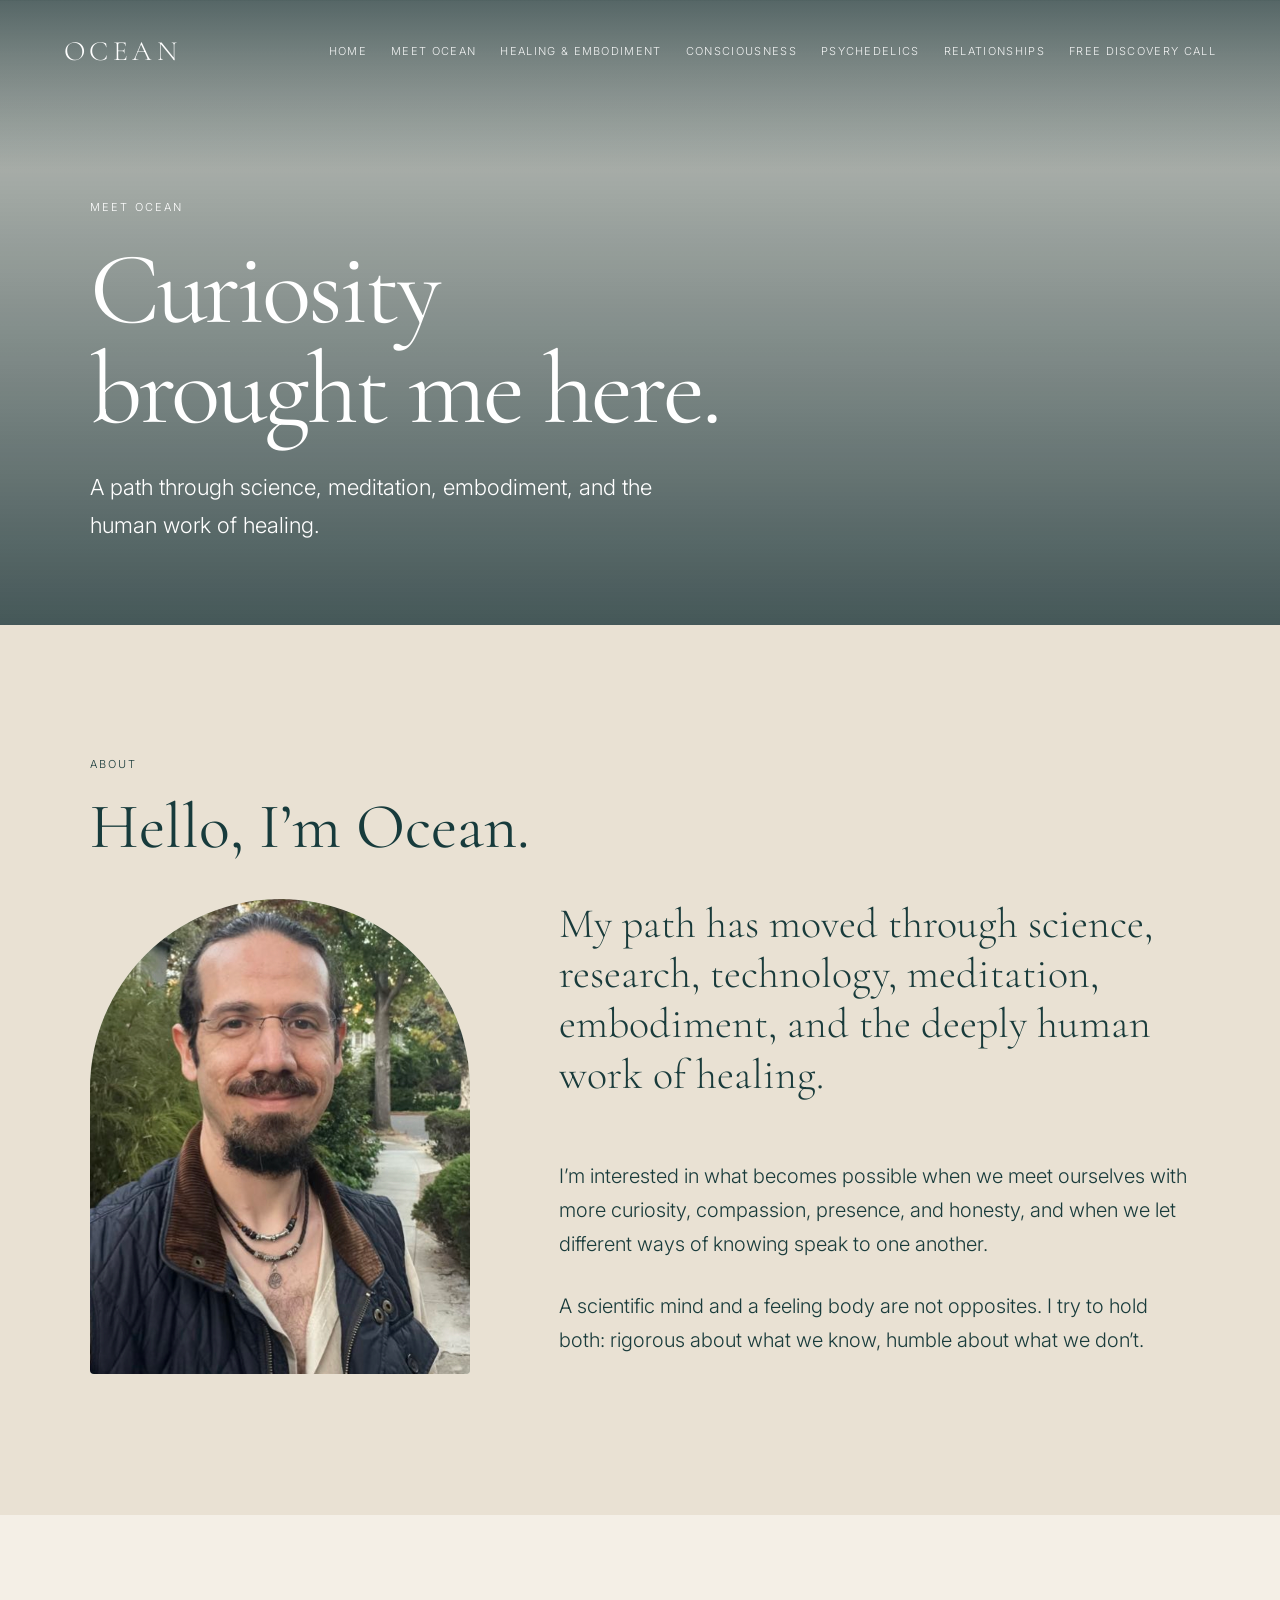
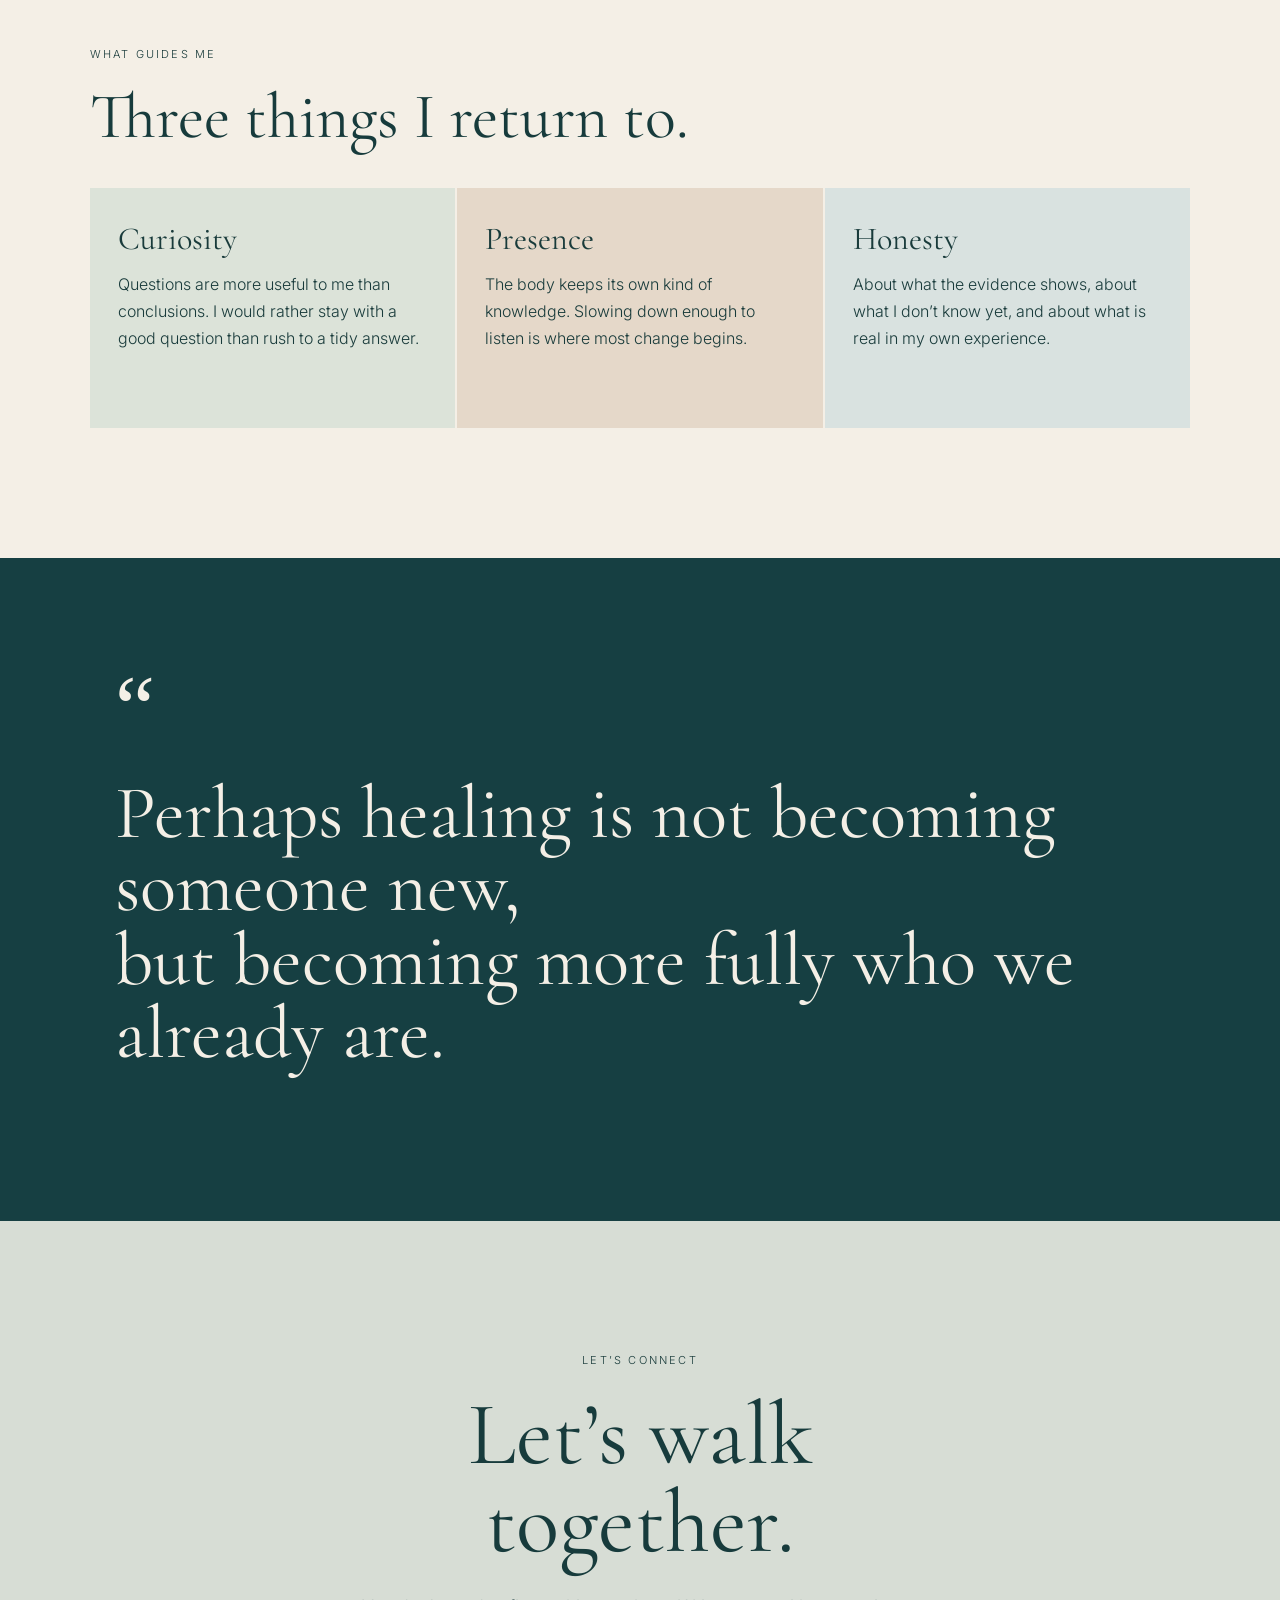
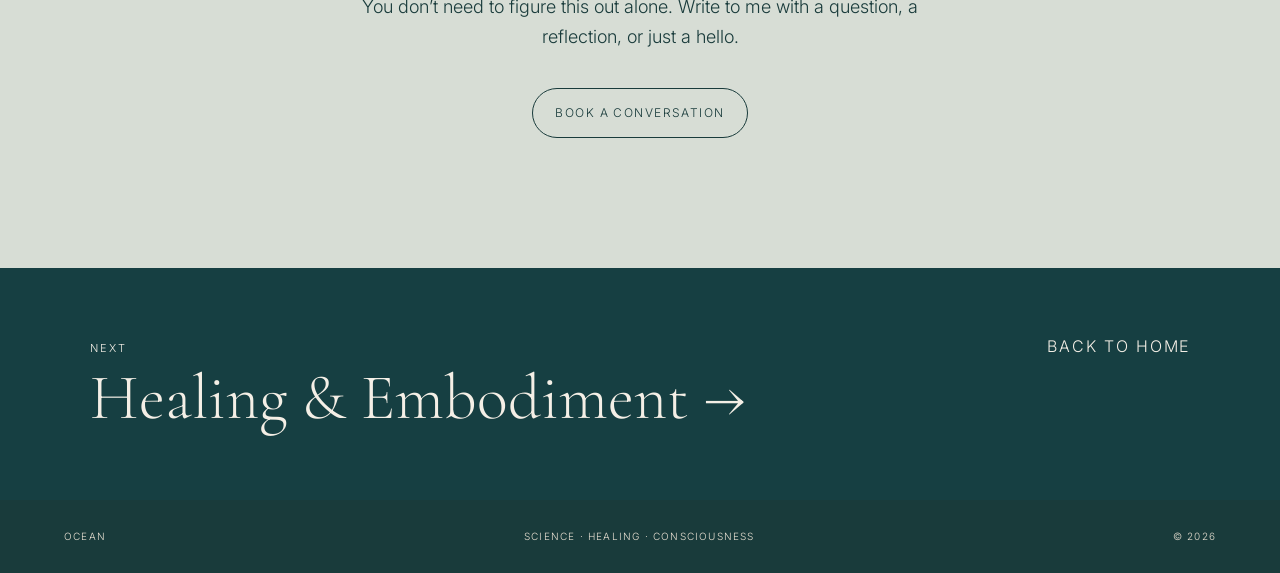
==== about.html @ bb6c2de9 "Add files via upload" ====
<!DOCTYPE html>
<html lang="en">
<head>
  <meta charset="UTF-8" />
  <meta name="viewport" content="width=device-width, initial-scale=1.0" />
  <meta name="description" content="Meet Ocean: a path through science, research, technology, meditation, embodiment, and healing." />
  <title>Meet Ocean — Ocean</title>
  <link rel="preconnect" href="https://fonts.googleapis.com">
  <link rel="preconnect" href="https://fonts.gstatic.com" crossorigin>
  <link href="https://fonts.googleapis.com/css2?family=Cormorant+Garamond:wght@400;500;600&family=Inter:wght@300;400;500&display=swap" rel="stylesheet">
  <link rel="stylesheet" href="ocean.css?v=4" />
</head>
<body>
<header class="nav">
  <a class="brand" href="index.html">OCEAN</a>
  <nav class="site-nav" aria-label="Main">
    <ul>
      <li><a href="index.html">Home</a></li>
      <li class="has-sub"><a href="about.html">Meet Ocean</a><ul class="submenu"><li><a href="about.html#about">About</a></li><li><a href="about.html#connect">Let’s connect</a></li></ul></li>
      <li class="has-sub"><a href="healing.html">Healing &amp; Embodiment</a><ul class="submenu"><li><a href="healing.html#invitation">An invitation</a></li><li><a href="healing.html#expect">What to expect</a></li><li><a href="healing.html#offerings">Ways to work together</a></li></ul></li>
      <li class="has-sub"><a href="consciousness.html">Consciousness</a><ul class="submenu"><li><a href="consciousness.html#inquiry">The inquiry</a></li><li><a href="consciousness.html#practices">Practices</a></li></ul></li>
      <li class="has-sub"><a href="psychedelics.html">Psychedelics</a><ul class="submenu"><li><a href="psychedelics.html#why">Why I’m learning</a></li><li><a href="psychedelics.html#integration">Integration</a></li><li><a href="psychedelics.html#safety">Safety &amp; humility</a></li></ul></li>
      <li class="has-sub"><a href="relationship.html">Relationships</a><ul class="submenu"><li><a href="relationship.html#presence">Presence</a></li><li><a href="relationship.html#practices">Practices</a></li></ul></li>
      <!-- HIGHLIGHTED DISCOVERY CALL CTA IN NAVIGATION -->
      <li class="nav-cta"><a href="discovery-call.html">Free discovery call</a></li>
    </ul>
  </nav>
</header>
  <main id="top">
    <section class="hero page-hero pos-a hero-about">
<div class="hero-overlay"></div>
<div class="hero-content">
        <p class="eyebrow">MEET OCEAN</p>
        <h1>Curiosity<br>brought me here.</h1>
        <p class="hero-copy">A path through science, meditation, embodiment, and the human work of healing.</p>
      </div>
    </section>

    <section id="about" class="section intro">
      <p class="eyebrow">ABOUT</p>
      <h2 class="md">Hello, I’m Ocean.</h2>
      <div class="about-grid">
        <figure class="portrait">
          <img src="media/ocean-portrait.jpg" alt="Portrait of Ocean" width="800" height="1000" onerror="var g=this.closest('.about-grid');g.classList.add('no-photo');this.closest('figure').remove();">
        </figure>
        <div class="prose">
          <p class="lead">My path has moved through science, research, technology, meditation, embodiment, and the deeply human work of healing.</p>
          <p>I’m interested in what becomes possible when we meet ourselves with more curiosity, compassion, presence, and honesty, and when we let different ways of knowing speak to one another.</p>
          <p>A scientific mind and a feeling body are not opposites. I try to hold both: rigorous about what we know, humble about what we don’t.</p>
        </div>
      </div>
    </section>

    <section class="section">
      <p class="eyebrow">WHAT GUIDES ME</p>
      <h2 class="md">Three things I return to.</h2>
      <div class="steps">
        <article><h3>Curiosity</h3><p>Questions are more useful to me than conclusions. I would rather stay with a good question than rush to a tidy answer.</p></article>
        <article><h3>Presence</h3><p>The body keeps its own kind of knowledge. Slowing down enough to listen is where most change begins.</p></article>
        <article><h3>Honesty</h3><p>About what the evidence shows, about what I don’t know yet, and about what is real in my own experience.</p></article>
      </div>
    </section>

    <section class="quote"><div class="quote-inner"><span>“</span>
      <blockquote>Perhaps healing is not becoming someone new,<br>but becoming more fully who we already are.</blockquote></div></section>
    <section id="connect" class="connect section">
      <p class="eyebrow">LET’S CONNECT</p>
      <h2>Let’s walk<br>together.</h2>
      <p>You don’t need to figure this out alone. Write to me with a question, a reflection, or just a hello.</p>
      <a class="button dark" href="discovery-call.html">Book a conversation</a>
    </section>

  </main>
  <section class="next-page"><div><p class="eyebrow">NEXT</p><a href="healing.html">Healing &amp; Embodiment →</a></div><a href="index.html" style="font-size:16px;font-family:Inter,sans-serif;letter-spacing:.12em;text-transform:uppercase">Back to home</a></section>
  <footer>
    <div>OCEAN</div>
    <div>Science · Healing · Consciousness</div>
    <div>© 2026</div>
  </footer>
  <script>
    (function () {
      var hero = document.querySelector('.hero');
      var video = hero.querySelector('.hero-video');
      var btn = hero.querySelector('.video-toggle');
      if (!video || window.matchMedia('(prefers-reduced-motion: reduce)').matches) return;
      function mark() { hero.classList.add('has-video'); }
      video.addEventListener('playing', mark);
      if (!video.paused && video.readyState >= 3) mark();
      btn.addEventListener('click', function () {
        if (video.paused) { video.play(); btn.textContent = 'Pause'; btn.setAttribute('aria-label', 'Pause background video'); }
        else { video.pause(); btn.textContent = 'Play'; btn.setAttribute('aria-label', 'Play background video'); }
      });
    })();
  </script>
</body>
</html>
---- ocean.css ----
* { box-sizing: border-box; }
html { scroll-behavior: smooth; }
body {
  margin: 0;
  color: #193b3b;
  background: #f4efe6;
  font-family: "Inter", sans-serif;
  font-weight: 300;
  line-height: 1.7;
}
a { color: inherit; text-decoration: none; }
.nav {
  position: absolute; z-index: 10; top: 0; left: 0; right: 0;
  display: flex; justify-content: space-between; align-items: center;
  padding: 28px 5vw; color: white;
}
.brand { font-family: "Cormorant Garamond", serif; font-size: 28px; letter-spacing: .16em; }
.hero {
  min-height: 92vh; position: relative; display: flex; align-items: flex-end;
  padding: 12vh 7vw 11vh; color: white;
  background:
    linear-gradient(180deg, rgba(10,40,44,.18), rgba(8,35,39,.74)),
    url("https://images.unsplash.com/photo-1507525428034-b723cf961d3e?auto=format&fit=crop&w=2200&q=85")
    center/cover;
}
.hero-content { position: relative; max-width: 850px; }
.eyebrow { font-size: 11px; letter-spacing: .2em; text-transform: uppercase; margin: 0 0 22px; }
h1, h2, h3, blockquote {
  font-family: "Cormorant Garamond", serif; font-weight: 400; line-height: .98;
}
h1 { font-size: clamp(64px, 10vw, 138px); margin: 0 0 30px; letter-spacing: -.03em; }
.hero-copy { font-size: clamp(17px, 2vw, 22px); max-width: 600px; margin-bottom: 34px; }
.button {
  display: inline-block; padding: 14px 22px; border: 1px solid rgba(255,255,255,.7);
  border-radius: 100px; font-size: 12px; letter-spacing: .12em; text-transform: uppercase;
}
.section { padding: 130px 7vw; }
.intro { background: #e9e1d3; }
h2 { font-size: clamp(52px, 7vw, 94px); margin: 0 0 55px; color: #173b3c; }
.two-col { display: grid; grid-template-columns: 1fr 1fr; gap: 8vw; max-width: 1000px; font-size: 19px; }
.explore { background: #f4efe6; }
.section-heading { max-width: 850px; margin-bottom: 65px; }
.cards { display: grid; grid-template-columns: repeat(4, 1fr); gap: 2px; }
.card { min-height: 330px; padding: 35px 28px; background: #dce3d9; }
.card:nth-child(2) { background: #e5d8c9; }
.card:nth-child(3) { background: #d9e2e0; }
.card:nth-child(4) { background: #e2ddd0; }
.card-number, .post-tag { font-size: 10px; letter-spacing: .18em; text-transform: uppercase; }
.card h3 { font-size: 35px; margin: 70px 0 15px; }
.quote { padding: 150px 7vw; background: #163f42; color: #f4efe6; }
.quote-inner { max-width: 1050px; margin: auto; }
.quote span { font-family: Georgia, serif; font-size: 90px; line-height: 0; }
blockquote { font-size: clamp(40px, 6vw, 75px); margin: 30px 0 0; }
.writing { background: #efe7da; }
.posts { display: grid; grid-template-columns: repeat(3, 1fr); gap: 4vw; }
.posts article { border-top: 1px solid #9c9c8f; padding-top: 20px; }
.post-tag { margin-bottom: 40px; }
.posts h3 { font-size: 36px; margin: 0 0 15px; }
.text-link { display: inline-block; margin-top: 25px; border-bottom: 1px solid; font-size: 12px; text-transform: uppercase; letter-spacing: .12em; }
.connect { text-align: center; background: #d7ddd5; }
.connect h2 { margin-bottom: 25px; }
.connect > p:not(.eyebrow) { max-width: 570px; margin: 0 auto 35px; font-size: 18px; }
.button.dark { border-color: #193b3b; }
footer {
  display: flex; justify-content: space-between; gap: 20px; padding: 28px 5vw;
  background: #193b3b; color: #e9e1d3; font-size: 10px; letter-spacing: .12em; text-transform: uppercase;
}
@media (max-width: 800px) {
  .hero { min-height: 85vh; padding: 15vh 7vw 10vh; }
  .two-col, .posts { grid-template-columns: 1fr; gap: 15px; }
  .cards { grid-template-columns: 1fr 1fr; }
  .card { min-height: 280px; }
  .card h3 { margin-top: 50px; }
  footer { flex-direction: column; }
}
@media (max-width: 500px) {
  .section { padding: 90px 7vw; }
  .cards { grid-template-columns: 1fr; }
  .hero { background-position: 62% center; }
}

/* ---------- Multi-page navigation ---------- */
.site-nav { display: block; }
.site-nav > ul { display: flex; gap: 24px; list-style: none; margin: 0; padding: 0; font-size: 11px; letter-spacing: .12em; text-transform: uppercase; white-space: nowrap; }
.site-nav li { position: relative; }
.site-nav a { opacity: .9; display: block; padding: 6px 0; }
.site-nav a:hover, .site-nav a[aria-current="page"] { opacity: 1; }
.site-nav a[aria-current="page"] { border-bottom: 1px solid rgba(255,255,255,.8); }
.submenu { position: absolute; top: 100%; left: -16px; min-width: 230px; list-style: none; margin: 0; padding: 12px 16px; background: #163f42; opacity: 0; visibility: hidden; transform: translateY(6px); transition: opacity .2s, transform .2s, visibility .2s; }
.has-sub:hover .submenu, .has-sub:focus-within .submenu { opacity: 1; visibility: visible; transform: none; }
.submenu a { padding: 8px 0; font-size: 11px; white-space: nowrap; }
a:focus-visible, button:focus-visible { outline: 2px solid #e5d8c9; outline-offset: 4px; }

/* ---------- Inner page hero ---------- */
.page-hero { min-height: 62vh; padding: 22vh 7vw 9vh; }
.page-hero h1 { font-size: clamp(54px, 8vw, 110px); }
.page-hero .hero-copy { margin-bottom: 0; }
.page-hero.pos-a { background-position: 30% 60%; }
.page-hero.pos-b { background-position: 70% 40%; }
.page-hero.pos-c { background-position: 50% 80%; }

/* ---------- Content blocks ---------- */
.prose { max-width: 720px; font-size: 20px; }
.prose p { margin: 0 0 1.4em; }
.prose p.lead { font-family: "Cormorant Garamond", serif; font-size: clamp(28px, 3.4vw, 42px); line-height: 1.2; }
.section.alt { background: #e9e1d3; }
.section.pale { background: #efe7da; }
.section.deep { background: #163f42; color: #f4efe6; }
.section.deep h2 { color: #f4efe6; }
.section h2.md { font-size: clamp(40px, 5vw, 66px); margin-bottom: 40px; }
.steps { display: grid; grid-template-columns: repeat(3, 1fr); gap: 2px; }
.steps article { padding: 35px 28px; background: #dce3d9; min-height: 240px; }
.steps article:nth-child(2) { background: #e5d8c9; }
.steps article:nth-child(3) { background: #d9e2e0; }
.steps h3 { font-size: 32px; margin: 0 0 14px; }
.offerings { border-top: 1px solid #9c9c8f; }
.offering { display: grid; grid-template-columns: 1fr 2fr auto; gap: 4vw; align-items: baseline; padding: 32px 0; border-bottom: 1px solid #9c9c8f; }
.offering h3 { font-size: 34px; margin: 0; }
.offering p { margin: 0; }
.offering .post-tag { margin: 0; }
.note { font-size: 14px; max-width: 720px; border-left: 2px solid #9c9c8f; padding-left: 18px; margin-top: 50px; }
.pagelinks { display: grid; grid-template-columns: repeat(3, 1fr); gap: 2px; }
.pagelinks a { display: block; padding: 35px 28px 30px; background: #dce3d9; min-height: 250px; transition: background .25s; }
.pagelinks a:nth-child(2n) { background: #e5d8c9; }
.pagelinks a:nth-child(3n) { background: #d9e2e0; }
.pagelinks a:hover { background: #163f42; color: #f4efe6; }
.pagelinks h3 { font-size: 34px; margin: 55px 0 12px; }
.pagelinks p { margin: 0; font-size: 15px; }
.next-page { display: flex; justify-content: space-between; align-items: baseline; gap: 20px; padding: 70px 7vw; background: #163f42; color: #f4efe6; }
.next-page .eyebrow { margin: 0 0 8px; }
.next-page a { font-family: "Cormorant Garamond", serif; font-size: clamp(34px, 5vw, 64px); line-height: 1; }
.next-page a:hover { text-decoration: underline; text-underline-offset: 8px; }
.contact-lines { list-style: none; padding: 0; margin: 30px 0 0; }
.contact-lines li { margin-bottom: 10px; }

@media (max-width: 1240px) {
  .nav { flex-direction: column; align-items: flex-start; gap: 12px; padding: 22px 5vw; }
  .site-nav > ul { flex-wrap: wrap; gap: 4px 22px; white-space: normal; }
  .site-nav a { padding: 4px 0; }
  .submenu { display: none; }
  .page-hero { padding-top: 200px; }
}
@media (max-width: 500px) {
  .brand { font-size: 24px; }
  .site-nav > ul { gap: 2px 16px; font-size: 10.5px; letter-spacing: .1em; }
}
@media (max-width: 960px) {
  .steps, .pagelinks { grid-template-columns: 1fr; }
  .offering { grid-template-columns: 1fr; gap: 10px; }
  .next-page { flex-direction: column; }
}
@media (prefers-reduced-motion: reduce) {
  html { scroll-behavior: auto; }
  * { transition: none !important; }
}

/* ---------- Home hero video ---------- */
.hero-video { position: absolute; inset: 0; width: 100%; height: 100%; object-fit: cover; opacity: 0; transition: opacity 1.2s ease; }
.hero.has-video .hero-video { opacity: 1; }
.hero-overlay { position: absolute; inset: 0; opacity: 0; background: linear-gradient(180deg, rgba(10,40,44,.18), rgba(8,35,39,.74)); transition: opacity 1.2s ease; pointer-events: none; }
.hero.has-video .hero-overlay { opacity: 1; }
.hero-content { z-index: 1; }
.video-toggle { display: none; position: absolute; z-index: 2; right: 5vw; bottom: 4vh; padding: 9px 18px; background: rgba(8,35,39,.35); color: #fff; border: 1px solid rgba(255,255,255,.7); border-radius: 100px; font: inherit; font-size: 11px; letter-spacing: .14em; text-transform: uppercase; cursor: pointer; }
.hero.has-video .video-toggle { display: block; }
@media (prefers-reduced-motion: reduce) { .hero-video, .video-toggle { display: none !important; } }

/* ---------- Portrait ---------- */
.about-grid { display: grid; grid-template-columns: minmax(260px, 380px) 1fr; gap: 7vw; align-items: start; }
.about-grid.no-photo { display: block; }
.portrait { margin: 0; }
.portrait img { display: block; width: 100%; height: auto; aspect-ratio: 4 / 5; object-fit: cover; object-position: center 25%; border-radius: 190px 190px 4px 4px; background: #dce3d9; }
@media (max-width: 760px) {
  .about-grid { grid-template-columns: 1fr; gap: 40px; }
  .portrait { max-width: 320px; }
}

/* ---------- Readable nav over bright skies ---------- */
.nav::before { content: ""; position: absolute; z-index: -1; top: 0; left: 0; right: 0; height: 170px; background: linear-gradient(180deg, rgba(8,35,39,.6), rgba(8,35,39,0)); pointer-events: none; }

/* ---------- Per-page hero photos ----------
   Drop media/hero-<page>.jpg in place and it replaces the ocean photo for that page.
   If a file is missing, the ocean photo shows instead. */
:root { --ocean-photo: url("https://images.unsplash.com/photo-1507525428034-b723cf961d3e?auto=format&fit=crop&w=2200&q=85"); }
.hero.hero-home { background-image: linear-gradient(180deg, rgba(10,40,44,.18), rgba(8,35,39,.74)), url("media/hero-home.jpg"), var(--ocean-photo); background-size: cover; background-position: center; }
.hero.hero-about { background-image: linear-gradient(180deg, rgba(10,40,44,.18), rgba(8,35,39,.74)), url("media/hero-about.jpg"), var(--ocean-photo); background-size: cover; background-position: center; }
.hero.hero-healing { background-image: linear-gradient(180deg, rgba(10,40,44,.18), rgba(8,35,39,.74)), url("media/hero-healing.jpg"), var(--ocean-photo); background-size: cover; background-position: center; }
.hero.hero-consciousness { background-image: linear-gradient(180deg, rgba(10,40,44,.18), rgba(8,35,39,.74)), url("media/hero-consciousness.jpg"), var(--ocean-photo); background-size: cover; background-position: center; }
.hero.hero-psychedelics { background-image: linear-gradient(180deg, rgba(10,40,44,.18), rgba(8,35,39,.74)), url("media/hero-psychedelics.jpg"), var(--ocean-photo); background-size: cover; background-position: center; }
.hero.hero-relationship { background-image: linear-gradient(180deg, rgba(10,40,44,.18), rgba(8,35,39,.74)), url("media/hero-relationship.jpg"), var(--ocean-photo); background-size: cover; background-position: center; }
.hero.page-hero.pos-a { background-position: center, center, 30% 60%; }
.hero.page-hero.pos-b { background-position: center, center, 70% 40%; }
.hero.page-hero.pos-c { background-position: center, center, 50% 80%; }
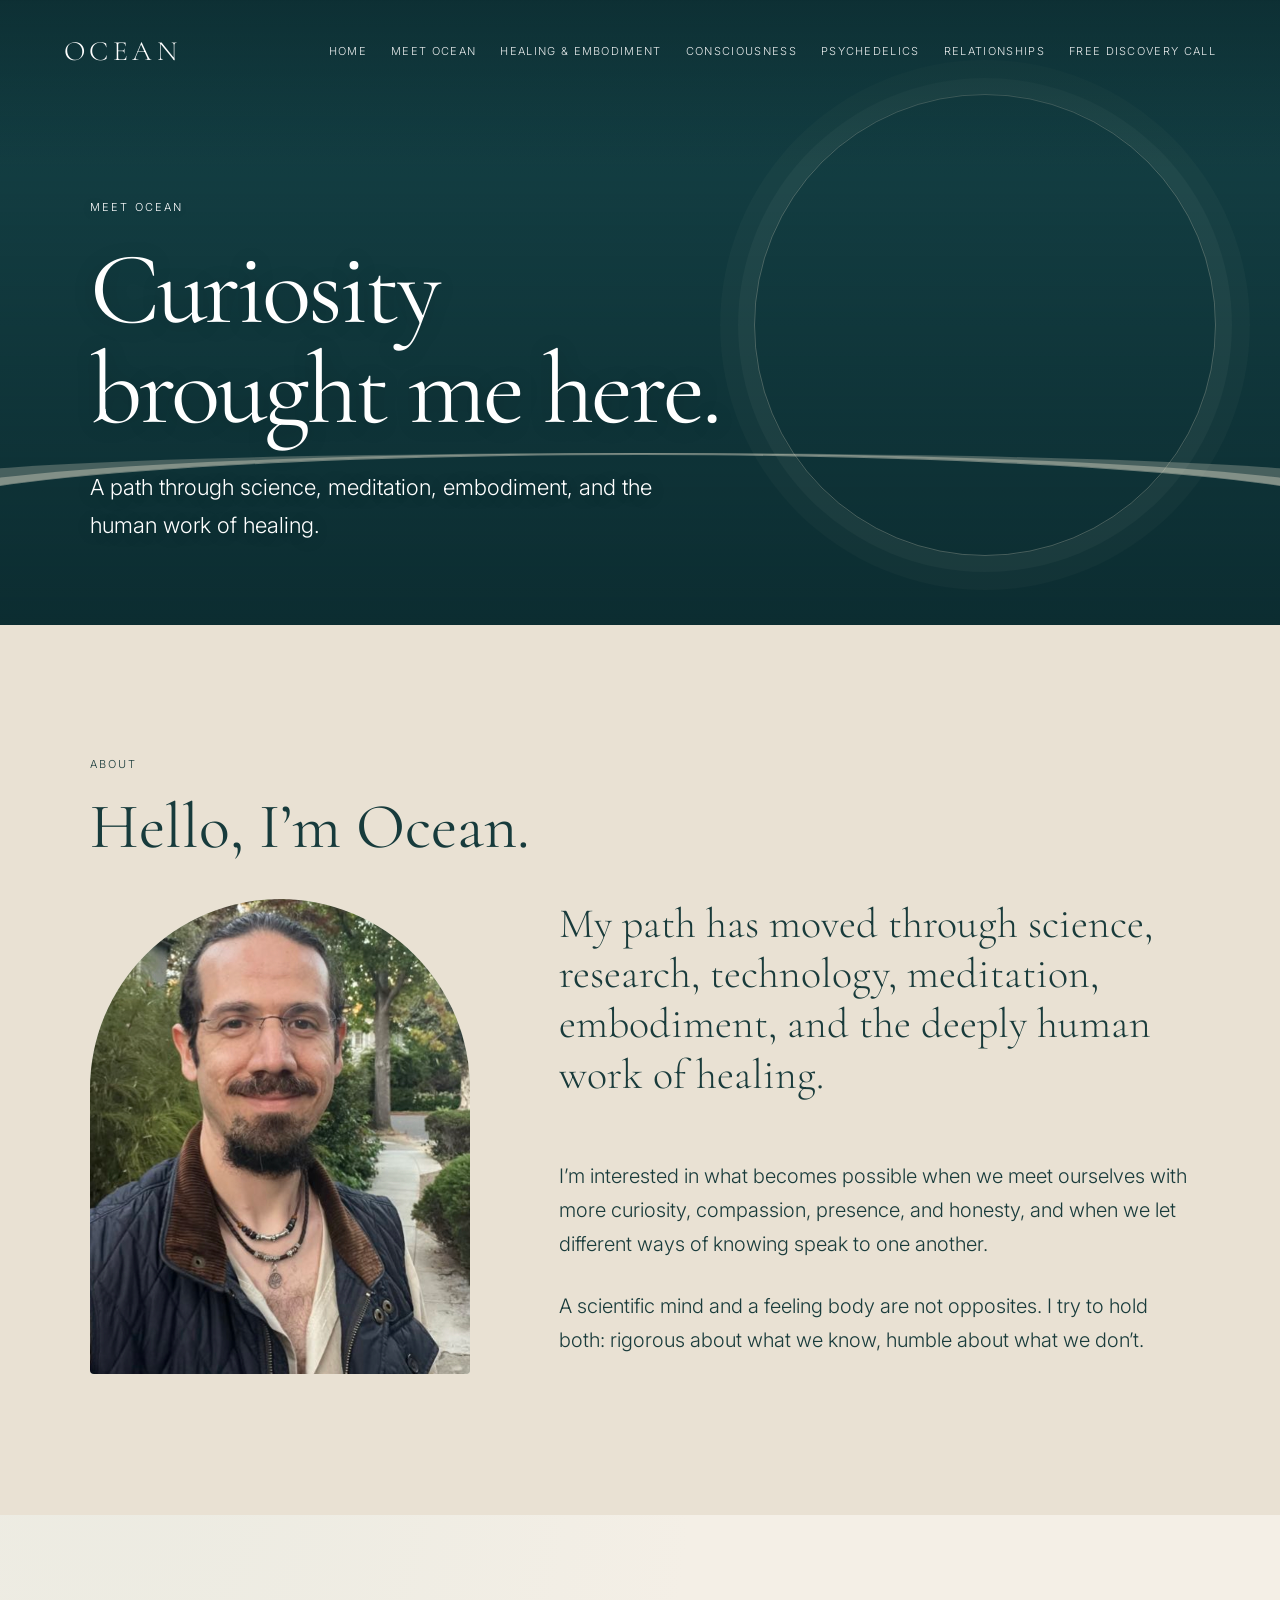
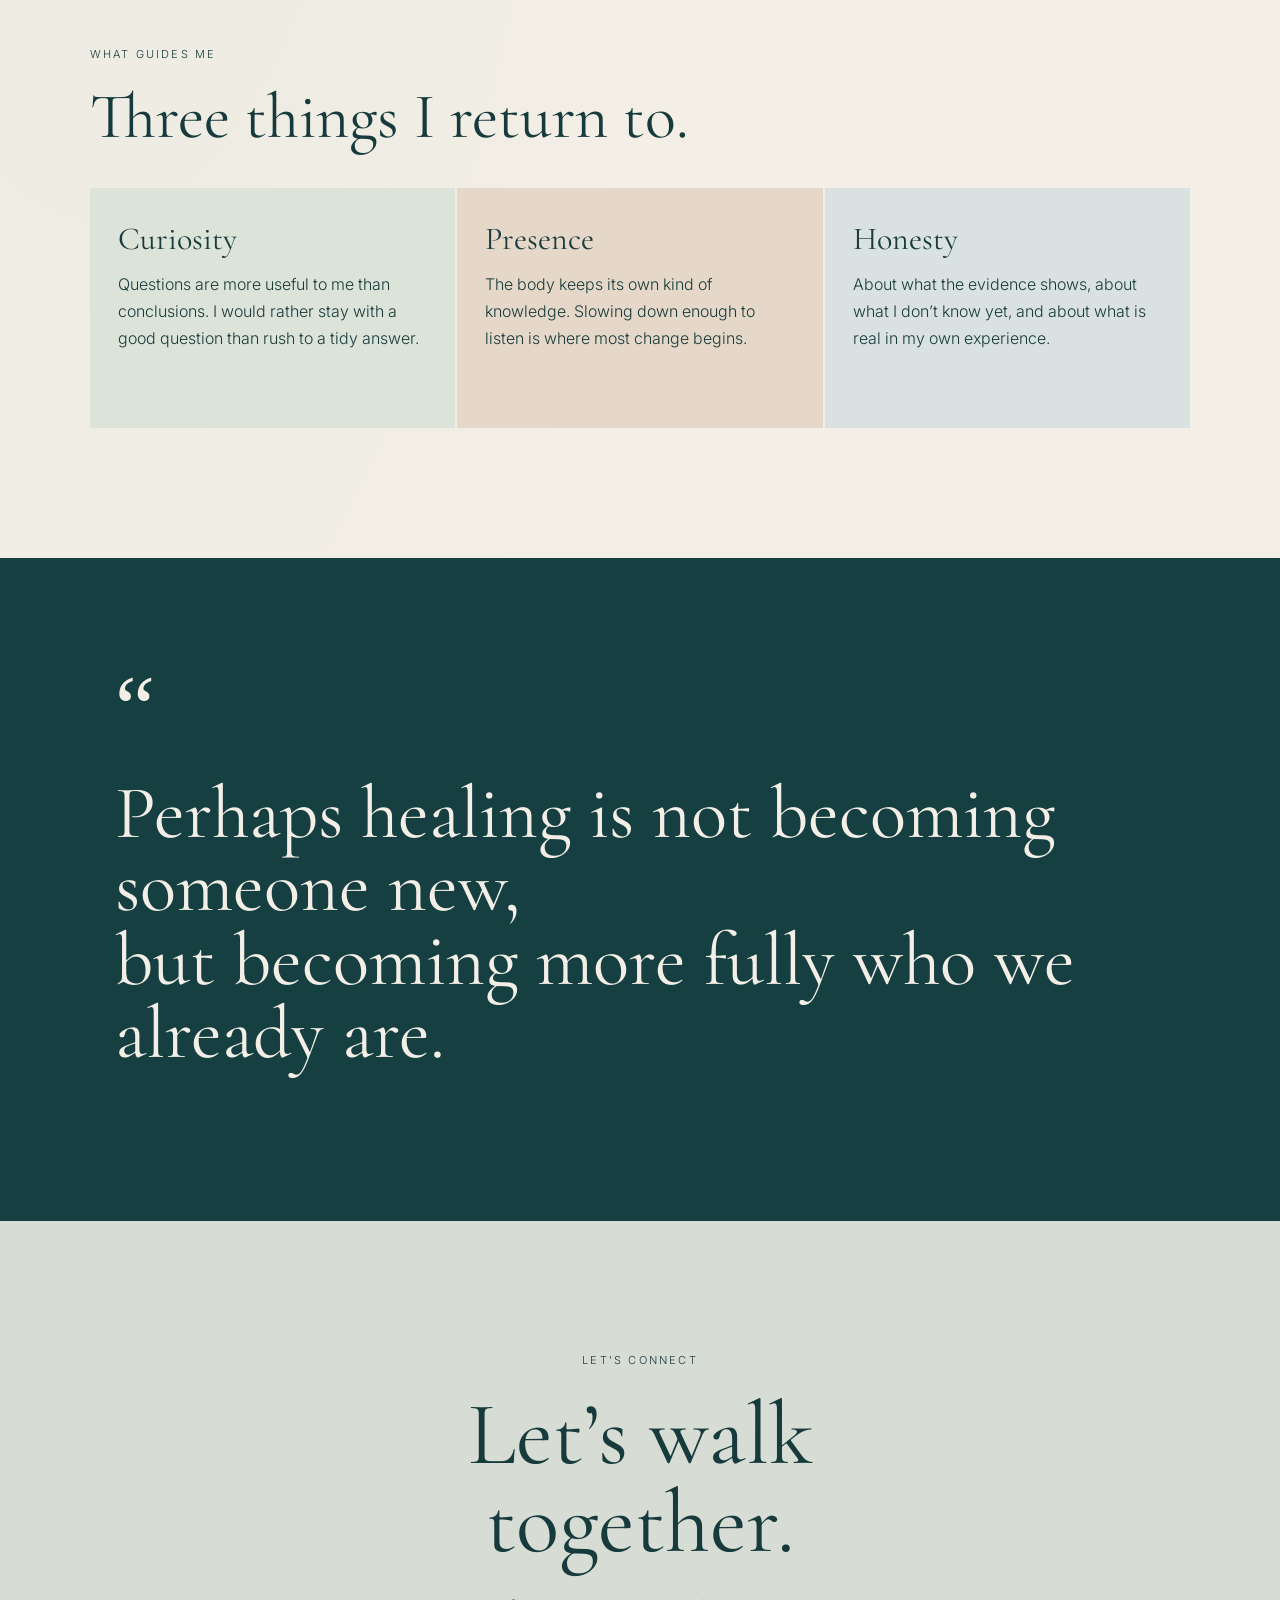
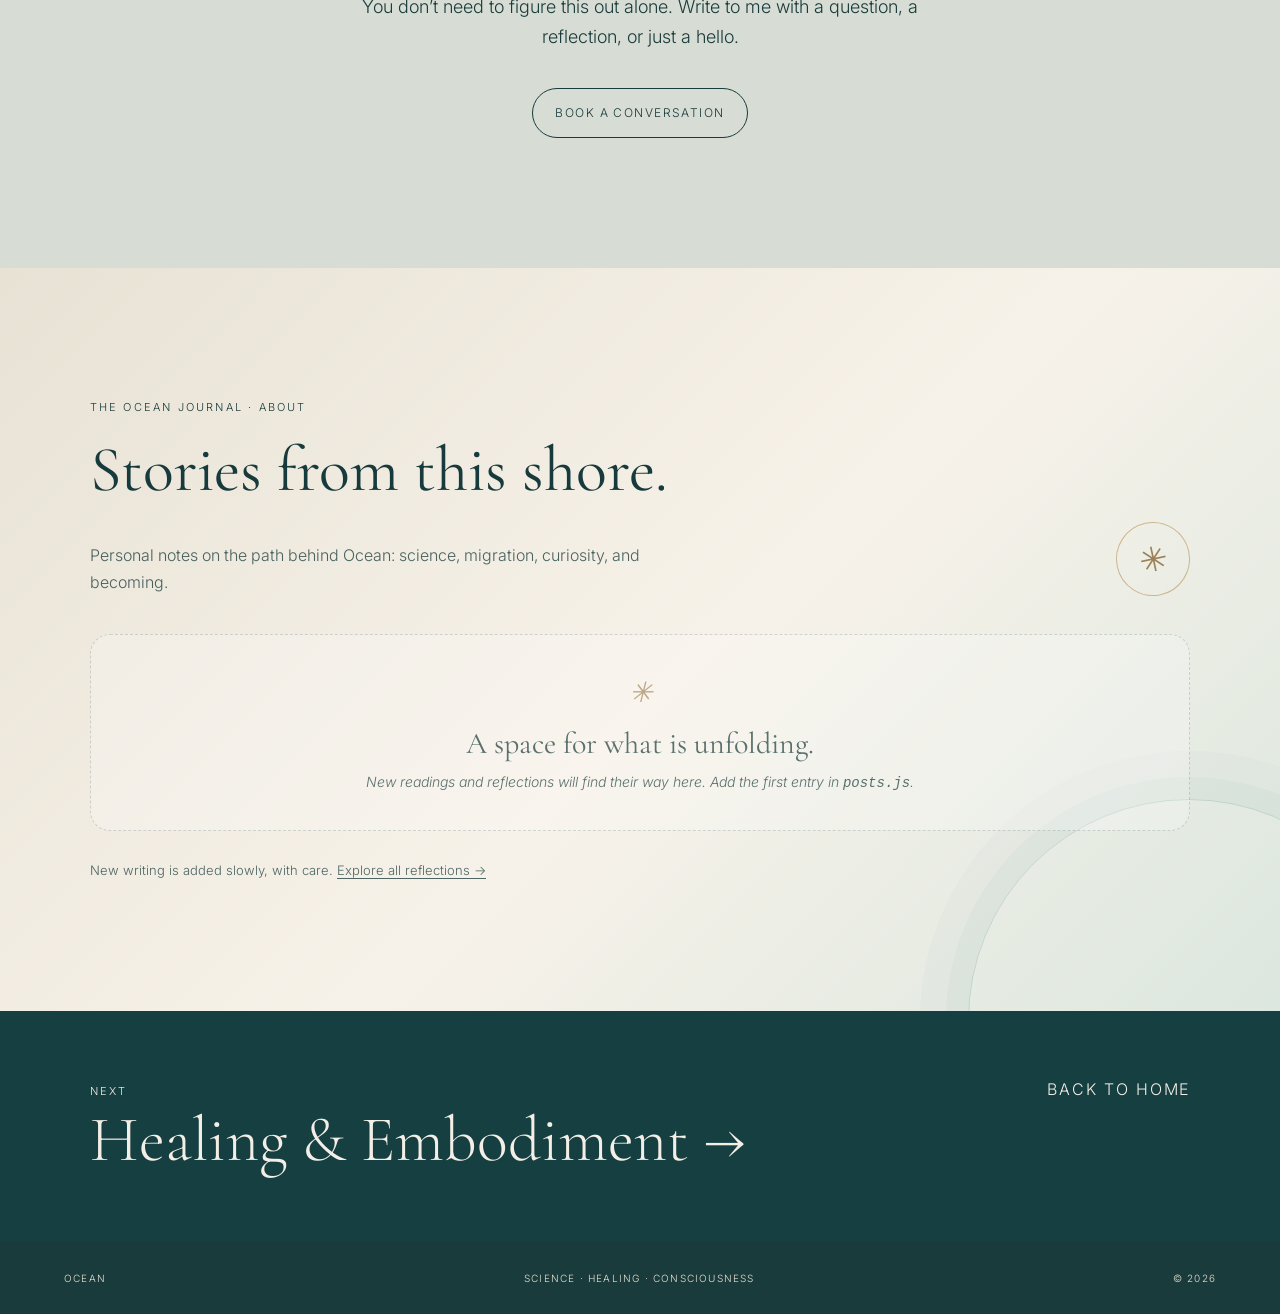
==== commit ef675b91: "Add files via upload" ====
--- a/about.html
+++ b/about.html
@@ -9,6 +9,7 @@
   <link rel="preconnect" href="https://fonts.gstatic.com" crossorigin>
   <link href="https://fonts.googleapis.com/css2?family=Cormorant+Garamond:wght@400;500;600&family=Inter:wght@300;400;500&display=swap" rel="stylesheet">
   <link rel="stylesheet" href="ocean.css?v=4" />
+  <link rel="stylesheet" href="blog.css?v=3" />
 </head>
 <body>
 <header class="nav">
@@ -70,6 +71,18 @@
       <a class="button dark" href="discovery-call.html">Book a conversation</a>
     </section>
 
+  
+    <section class="section blog editorial-journal" id="readings">
+      <div class="journal-heading">
+        <div><p class="eyebrow">THE OCEAN JOURNAL · ABOUT</p>
+        <h2 class="md">Stories from this shore.</h2>
+        <p class="journal-intro">Personal notes on the path behind Ocean: science, migration, curiosity, and becoming.</p></div>
+        <span class="journal-mark" aria-hidden="true">✳</span>
+      </div>
+      <div class="journal-grid" data-blog="about"></div>
+      <p class="journal-note">New writing is added slowly, with care. <a href="index.html#writing">Explore all reflections →</a></p>
+    </section>
+
   </main>
   <section class="next-page"><div><p class="eyebrow">NEXT</p><a href="healing.html">Healing &amp; Embodiment →</a></div><a href="index.html" style="font-size:16px;font-family:Inter,sans-serif;letter-spacing:.12em;text-transform:uppercase">Back to home</a></section>
   <footer>
@@ -92,5 +105,7 @@
       });
     })();
   </script>
+  <script src="posts.js" defer></script>
+  <script src="blog.js" defer></script>
 </body>
 </html>
--- a/ocean.css
+++ b/ocean.css
@@ -177,18 +177,69 @@
 /* ---------- Readable nav over bright skies ---------- */
 .nav::before { content: ""; position: absolute; z-index: -1; top: 0; left: 0; right: 0; height: 170px; background: linear-gradient(180deg, rgba(8,35,39,.6), rgba(8,35,39,0)); pointer-events: none; }
 
-/* ---------- Per-page hero photos ----------
-   Drop media/hero-<page>.jpg in place and it replaces the ocean photo for that page.
-   If a file is missing, the ocean photo shows instead. */
+/* ---------- Per-page hero photos ---------- */
 :root { --ocean-photo: url("https://images.unsplash.com/photo-1507525428034-b723cf961d3e?auto=format&fit=crop&w=2200&q=85"); }
-.hero.hero-home { background-image: linear-gradient(180deg, rgba(10,40,44,.18), rgba(8,35,39,.74)), url("media/hero-home.jpg"), var(--ocean-photo); background-size: cover; background-position: center; }
-.hero.hero-about { background-image: linear-gradient(180deg, rgba(10,40,44,.18), rgba(8,35,39,.74)), url("media/hero-about.jpg"), var(--ocean-photo); background-size: cover; background-position: center; }
-.hero.hero-healing { background-image: linear-gradient(180deg, rgba(10,40,44,.18), rgba(8,35,39,.74)), url("media/hero-healing.jpg"), var(--ocean-photo); background-size: cover; background-position: center; }
-.hero.hero-consciousness { background-image: linear-gradient(180deg, rgba(10,40,44,.18), rgba(8,35,39,.74)), url("media/hero-consciousness.jpg"), var(--ocean-photo); background-size: cover; background-position: center; }
+.hero.hero-home, .hero.hero-about, .hero.hero-healing, .hero.hero-consciousness, .hero.hero-relationship, .hero.hero-discovery, .hero.hero-podcast { background-image: linear-gradient(180deg, rgba(10,40,44,.18), rgba(8,35,39,.74)), var(--ocean-photo); background-size: cover; background-position: center; }
 .hero.hero-psychedelics { background-image: linear-gradient(180deg, rgba(10,40,44,.18), rgba(8,35,39,.74)), url("media/hero-psychedelics.jpg"), var(--ocean-photo); background-size: cover; background-position: center; }
-.hero.hero-relationship { background-image: linear-gradient(180deg, rgba(10,40,44,.18), rgba(8,35,39,.74)), url("media/hero-relationship.jpg"), var(--ocean-photo); background-size: cover; background-position: center; }
-.hero.page-hero.pos-a { background-position: center, center, 30% 60%; }
-.hero.page-hero.pos-b { background-position: center, center, 70% 40%; }
-.hero.page-hero.pos-c { background-position: center, center, 50% 80%; }
-
-
+.hero.page-hero.pos-a { background-position: center, 30% 60%; }
+.hero.page-hero.pos-b { background-position: center, 70% 40%; }
+.hero.page-hero.pos-c { background-position: center, 50% 80%; }
+
+
+/* ---------- Ocean V2: arrival practice + accessible refinements ---------- */
+.skip-link { position: fixed; z-index: 100; top: 12px; left: 12px; padding: 10px 16px; background: #f4efe6; color: #193b3b; border-radius: 30px; transform: translateY(-160%); }
+.skip-link:focus { transform: translateY(0); }
+.pause-section { background: #e9e1d3; display: grid; grid-template-columns: minmax(240px, .9fr) minmax(320px, 1.1fr); column-gap: 7vw; row-gap: 24px; align-items: center; }
+.pause-intro { max-width: 540px; }
+.pause-intro h2 { font-size: clamp(40px, 5vw, 66px); line-height: 1.02; margin-bottom: 24px; }
+.pause-lead { max-width: 440px; font-size: 18px; }
+.pause-card { position: relative; overflow: hidden; padding: clamp(28px, 4vw, 52px); border-radius: 4px 70px 4px 70px; background: #163f42; color: #f4efe6; text-align: center; box-shadow: 0 24px 60px rgba(22,63,66,.12); }
+.pause-orb-wrap { display: grid; place-items: center; min-height: 150px; margin: 0 auto 18px; }
+.pause-orb { width: 112px; height: 112px; border-radius: 50%; background: radial-gradient(circle at 34% 28%, #dce9dc 0, #9ebfba 30%, #5d9391 66%, #2d6669 100%); box-shadow: 0 0 0 14px rgba(220,233,220,.07), 0 0 65px rgba(158,191,186,.28); transform: scale(.94); }
+.pause-card.is-running .pause-orb { animation: ocean-drift 8s ease-in-out infinite alternate; }
+.pause-card.is-complete .pause-orb { box-shadow: 0 0 0 20px rgba(220,233,220,.08), 0 0 85px rgba(158,191,186,.4); }
+@keyframes ocean-drift { from { transform: scale(.92) translateY(3px); } to { transform: scale(1.08) translateY(-3px); } }
+.pause-instruction { min-height: 30px; font-family: "Cormorant Garamond", Georgia, serif; font-size: clamp(25px, 3vw, 34px); }
+.pause-count { margin: 8px 0 16px; font-variant-numeric: tabular-nums; font-size: 13px; letter-spacing: .18em; opacity: .82; }
+.pause-progress { height: 3px; margin: 0 auto 22px; max-width: 360px; background: rgba(244,239,230,.2); overflow: hidden; }
+.pause-progress span { display: block; width: 0; height: 100%; background: #c9d9cc; transition: width .25s linear; }
+.pause-hint { max-width: 430px; min-height: 54px; margin: 0 auto 24px; color: rgba(244,239,230,.86); font-size: 14px; }
+.pause-controls { display: flex; justify-content: center; flex-wrap: wrap; gap: 10px; }
+.pause-button { min-height: 44px; padding: 11px 19px; border: 1px solid rgba(244,239,230,.65); border-radius: 100px; font: inherit; font-size: 11px; letter-spacing: .1em; text-transform: uppercase; cursor: pointer; transition: background .2s, color .2s, opacity .2s; }
+.pause-button.primary { background: #e9e1d3; color: #193b3b; }
+.pause-button.secondary { background: transparent; color: #f4efe6; }
+.pause-button:hover:not(:disabled) { background: #c9d9cc; color: #193b3b; }
+.pause-button:disabled { opacity: .4; cursor: not-allowed; }
+.pause-complete { margin: 20px 0 0; color: #dce9dc; font-family: "Cormorant Garamond", Georgia, serif; font-size: 23px; }
+.pause-note { grid-column: 1 / -1; margin: 0; text-align: center; color: #526765; font-size: 12px; }
+.cards .card { display: block; color: inherit; text-decoration: none; transition: transform .3s, box-shadow .3s; }
+.cards .card:hover, .cards .card:focus-visible { transform: translateY(-5px); box-shadow: 0 18px 32px rgba(22,63,66,.12); }
+.card-link { display: inline-block; margin-top: 22px; border-bottom: 1px solid currentColor; font-size: 10px; letter-spacing: .12em; text-transform: uppercase; }
+.hero-actions { display: flex; align-items: center; flex-wrap: wrap; gap: 18px; }
+.hero-text-link { font-size: 12px; letter-spacing: .08em; border-bottom: 1px solid rgba(255,255,255,.65); padding-bottom: 4px; }
+@media (max-width: 900px) {
+  .pause-section { grid-template-columns: 1fr; }
+  .pause-intro { max-width: 680px; }
+  .pause-card { max-width: 620px; width: 100%; margin: 0 auto; }
+}
+@media (max-width: 1240px) {
+  .nav { align-items: flex-start; gap: 10px; }
+  .site-nav { width: 100%; max-width: 100%; overflow-x: auto; overscroll-behavior-x: contain; scrollbar-width: none; }
+  .site-nav::-webkit-scrollbar { display: none; }
+  .site-nav > ul { width: max-content; flex-wrap: nowrap; gap: 22px; padding: 0 2px 8px; }
+  .submenu { display: none !important; }
+}
+@media (max-width: 600px) {
+  .nav { padding: 18px 6vw; }
+  .site-nav > ul { gap: 18px; font-size: 10px; }
+  .hero { min-height: 88vh; }
+  .hero-actions { align-items: flex-start; flex-direction: column; gap: 14px; }
+  .pause-card { border-radius: 4px 42px 4px 42px; }
+  .pause-orb-wrap { min-height: 125px; }
+  .pause-orb { width: 92px; height: 92px; }
+}
+@media (prefers-reduced-motion: reduce) {
+  .pause-card.is-running .pause-orb { animation: none; }
+  .pause-progress span, .cards .card { transition: none; }
+  .cards .card:hover { transform: none; }
+}
--- a/blog.css
+++ b/blog.css
@@ -0,0 +1,101 @@
+/* OCEAN — blog styles. Inherits your page's fonts and colours from ocean.css. */
+.blog-list { display: grid; grid-template-columns: repeat(auto-fill, minmax(260px, 1fr)); gap: 2vw; margin-top: 40px; }
+.blog-card { display: flex; flex-direction: column; padding: 28px 24px; color: inherit; text-decoration: none;
+  border-top: 1px solid color-mix(in srgb, currentColor 35%, transparent);
+  background: color-mix(in srgb, currentColor 5%, transparent); transition: transform .4s, background .4s; }
+.blog-card:hover, .blog-card:focus-visible { transform: translateY(-6px); background: color-mix(in srgb, currentColor 9%, transparent); }
+.blog-card h3 { font-family: "Cormorant Garamond", Georgia, serif; font-weight: 400; font-size: 30px; line-height: 1.05; margin: 36px 0 12px; }
+.blog-card p { margin: 0 0 20px; opacity: .85; }
+.blog-meta { font-size: 11px; letter-spacing: .18em; text-transform: uppercase; opacity: .7; }
+.blog-more { margin-top: auto; font-size: 12px; letter-spacing: .12em; text-transform: uppercase; }
+.blog-empty { opacity: .7; font-style: italic; }
+
+.post { max-width: 720px; margin: 0 auto; padding: 170px 6vw 90px; }
+.post h1 { font-family: "Cormorant Garamond", Georgia, serif; font-weight: 400; font-size: clamp(40px, 6vw, 68px); line-height: 1; margin: 18px 0 22px; }
+.post-source { opacity: .75; margin: 0 0 40px; }
+.post-body p { font-size: 19px; line-height: 1.85; margin: 0 0 1.3em; }
+.post-foot { margin-top: 56px; display: flex; flex-wrap: wrap; gap: 18px; align-items: center; }
+.post a.text-link, .post-foot a { border-bottom: 1px solid; font-size: 12px; letter-spacing: .12em; text-transform: uppercase; text-decoration: none; color: inherit; }
+@media (prefers-reduced-motion: reduce) { .blog-card { transition: none; } .blog-card:hover { transform: none; } }
+
+
+/* OCEAN JOURNAL + GRAPHIC POLISH — V2 */
+:root {
+  --ocean-ink: #153b3d;
+  --ocean-deep: #0d3034;
+  --ocean-sea: #286c70;
+  --ocean-mist: #dce8e2;
+  --ocean-sand: #f4efe6;
+  --ocean-gold: #c6a878;
+}
+body { background-image: radial-gradient(ellipse at 8% 18%, rgba(201,218,207,.26), transparent 38%); }
+.hero {
+  isolation: isolate;
+  overflow: hidden;
+  background-color: #17484d;
+  background-image:
+    linear-gradient(180deg, rgba(7,35,39,.10) 0%, rgba(7,35,39,.12) 38%, rgba(7,35,39,.76) 100%),
+    url("https://images.unsplash.com/photo-1507525428034-b723cf961d3e?auto=format&fit=crop&w=2200&q=85");
+  background-position: center;
+  background-size: cover;
+}
+.hero::before {
+  content: ""; position: absolute; z-index: -1; inset: auto -8% -15% -8%; height: 42%;
+  border: 1px solid rgba(239,231,211,.42); border-radius: 50% 50% 0 0 / 24% 24% 0 0;
+  box-shadow: 0 -18px 0 -17px rgba(239,231,211,.35), 0 -38px 0 -37px rgba(239,231,211,.25);
+  pointer-events: none;
+}
+.hero::after {
+  content: ""; position: absolute; z-index: -1; width: min(36vw,460px); aspect-ratio: 1;
+  right: 5vw; top: 15%; border: 1px solid rgba(245,235,210,.25); border-radius: 50%;
+  box-shadow: 0 0 0 16px rgba(245,235,210,.035), 0 0 0 34px rgba(245,235,210,.025);
+  pointer-events: none;
+}
+.hero-content { text-shadow: 0 2px 22px rgba(0,0,0,.18); }
+.hero h1 { max-width: 900px; text-wrap: balance; }
+.button, .button.dark { transition: transform .25s ease, background .25s ease, border-color .25s ease; }
+.button:hover, .button.dark:hover { transform: translateY(-2px); }
+.section-heading, .journal-heading { display:flex; align-items:flex-end; justify-content:space-between; gap:30px; }
+.journal-heading { max-width: 1120px; margin: 0 auto 38px; }
+.journal-heading h2 { margin-bottom: 14px; }
+.journal-intro { max-width: 620px; font-size: 16px; opacity:.78; margin:0; }
+.journal-mark { display:grid; place-items:center; width:74px; height:74px; flex:0 0 74px; border:1px solid rgba(198,168,120,.8); border-radius:50%; color:#9c8057; font-size:34px; transform:rotate(-12deg); }
+.editorial-journal { position:relative; overflow:hidden; background:linear-gradient(135deg,#e8e2d5 0%,#f7f2e9 54%,#dce7df 100%); }
+.editorial-journal::after { content:""; position:absolute; right:-130px; bottom:-230px; width:440px; height:440px; border:1px solid rgba(38,108,112,.18); border-radius:50%; box-shadow:0 0 0 22px rgba(38,108,112,.035),0 0 0 48px rgba(38,108,112,.025); pointer-events:none; }
+.journal-grid { position:relative; z-index:1; display:grid; grid-template-columns:repeat(3,minmax(0,1fr)); gap:22px; max-width:1120px; margin:0 auto; }
+.blog-card { display:flex; flex-direction:column; min-width:0; overflow:hidden; border:1px solid rgba(21,59,61,.10); border-radius:5px 5px 22px 5px; background:rgba(255,252,245,.78); box-shadow:0 12px 35px rgba(28,55,49,.07); transition:transform .3s ease,box-shadow .3s ease; }
+.blog-card:hover { transform:translateY(-6px); box-shadow:0 18px 42px rgba(28,55,49,.13); }
+.blog-art { height:155px; position:relative; overflow:hidden; display:flex; align-items:flex-end; padding:18px 22px; color:#fff; background:linear-gradient(135deg,#174b51,#75a8a0); }
+.blog-art::before,.blog-art::after { content:""; position:absolute; border:1px solid rgba(255,255,255,.42); border-radius:50%; }
+.blog-art::before { width:190px;height:190px;right:-26px;top:-80px;box-shadow:0 0 0 14px rgba(255,255,255,.07),0 0 0 30px rgba(255,255,255,.045); }
+.blog-art::after { width:95px;height:95px;left:22px;top:24px;border-color:rgba(255,255,255,.26); }
+.blog-art span { position:relative; z-index:1; font-family:"Cormorant Garamond",serif; font-size:27px; font-style:italic; text-transform:capitalize; text-shadow:0 2px 14px rgba(0,0,0,.22); }
+.blog-art-1 { background:linear-gradient(135deg,#8a7558,#d5b98b 52%,#668b7c); }
+.blog-art-2 { background:linear-gradient(135deg,#143d45,#3c7774 55%,#9eb7a4); }
+.blog-art-3 { background:linear-gradient(135deg,#445b4d,#a5a17c 55%,#d5b78c); }
+.blog-card .blog-meta,.blog-card h3,.blog-card p,.blog-card .blog-more { margin-left:23px; margin-right:23px; }
+.blog-card .blog-meta { margin-top:20px; }
+.blog-card h3 { margin-top:10px; margin-bottom:10px; font-size:29px; color:var(--ocean-ink); }
+.blog-card p { font-size:14px; line-height:1.7; margin-bottom:22px; }
+.blog-card .blog-more { margin-top:auto; margin-bottom:22px; color:#397276; font-weight:600; }
+.blog-empty { grid-column:1/-1; padding:34px; border:1px dashed rgba(21,59,61,.25); border-radius:20px; text-align:center; background:rgba(255,255,255,.35); }
+.blog-empty h3 { font:400 30px "Cormorant Garamond",serif; margin:8px 0; }
+.blog-empty p { margin:0; font-size:14px; }
+.empty-mark { color:#a88a5f; font-size:28px; }
+.journal-note { max-width:1120px; margin:28px auto 0; font-size:13px; opacity:.76; }
+.journal-note a { border-bottom:1px solid currentColor; }
+.blog-list { display:grid; grid-template-columns:repeat(3,minmax(0,1fr)); gap:22px; }
+.post { background:rgba(255,252,245,.6); border-radius:0 0 28px 28px; }
+.post h1 { color:var(--ocean-ink); }
+.post-body p { color:#354f4b; }
+@media(max-width:760px) {
+ .journal-heading { align-items:flex-start; }
+ .journal-mark { width:52px;height:52px;flex-basis:52px;font-size:25px; }
+ .journal-grid,.blog-list { grid-template-columns:1fr; }
+ .blog-art { height:130px; }
+ .hero::after { width:60vw; right:-18vw; top:20%; }
+}
+@media(prefers-reduced-motion:reduce) {
+ .button,.button.dark,.blog-card { transition:none; }
+ .button:hover,.button.dark:hover,.blog-card:hover { transform:none; }
+}
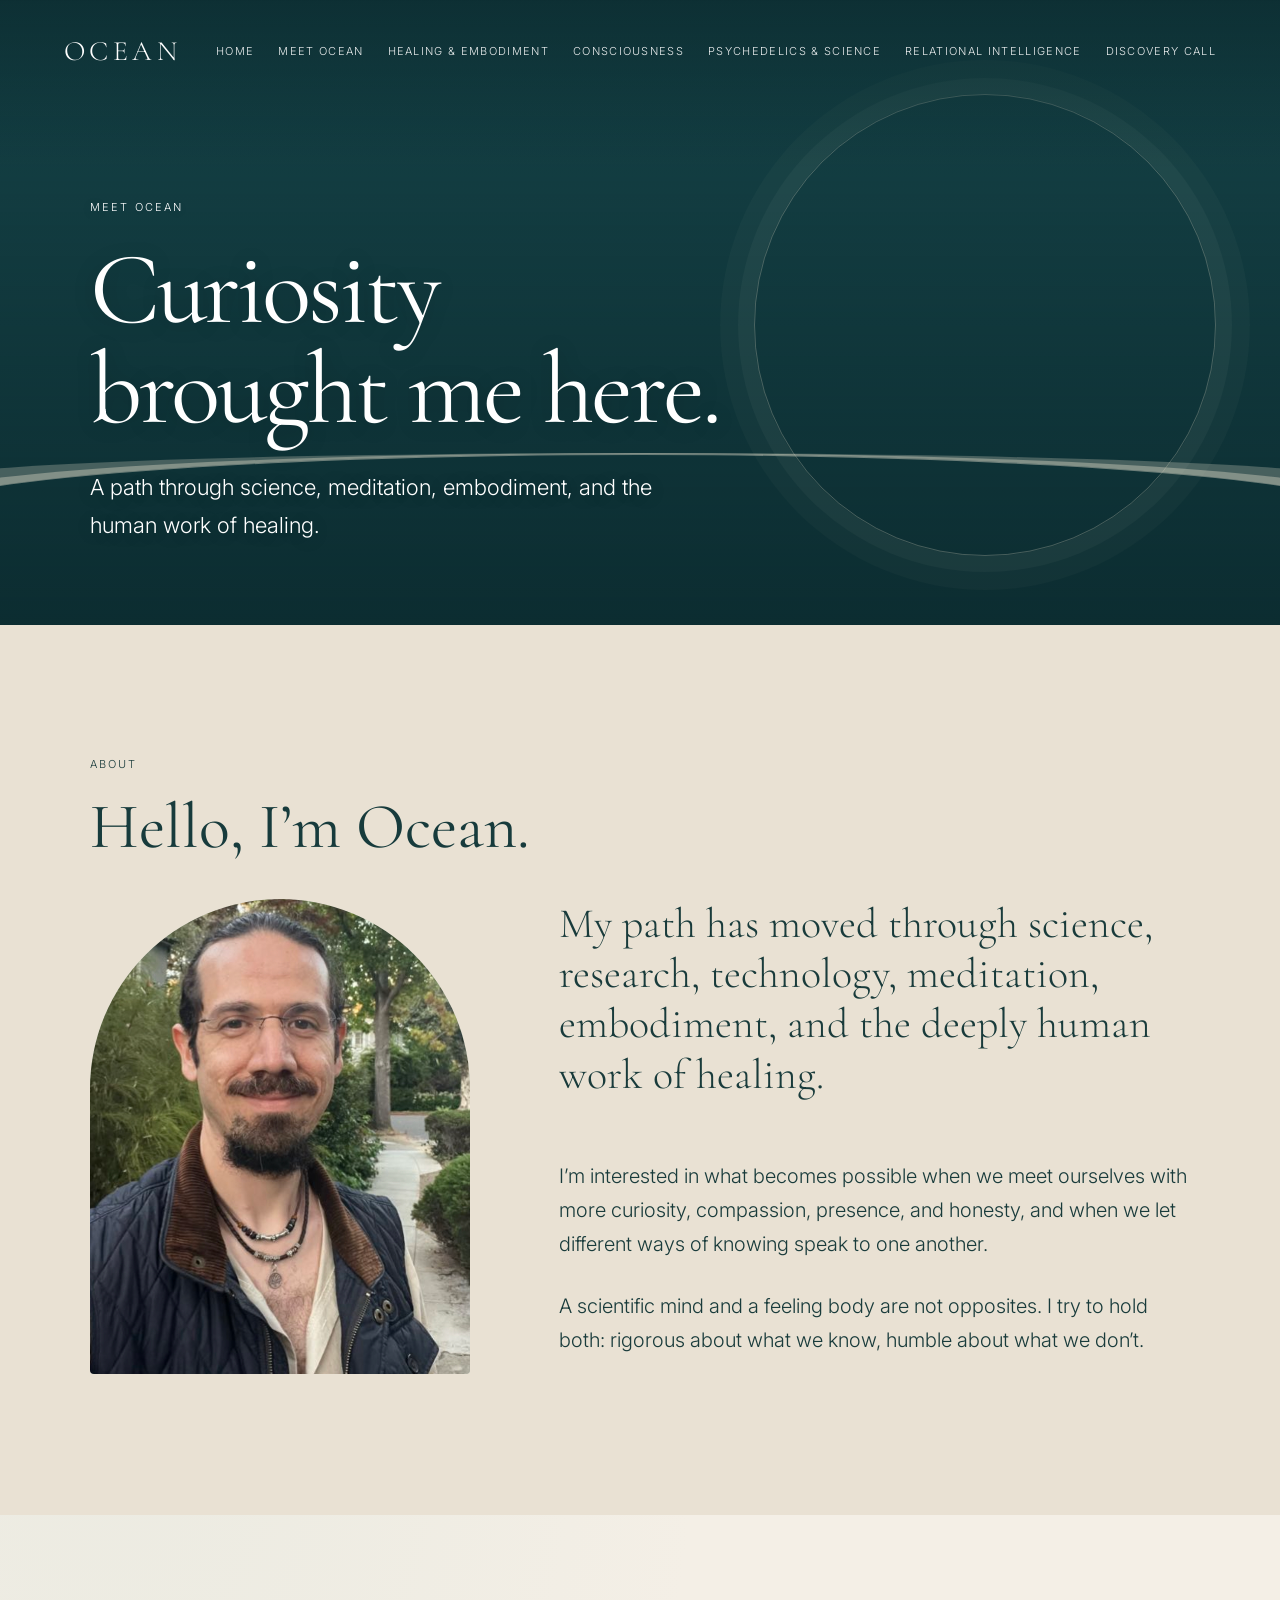
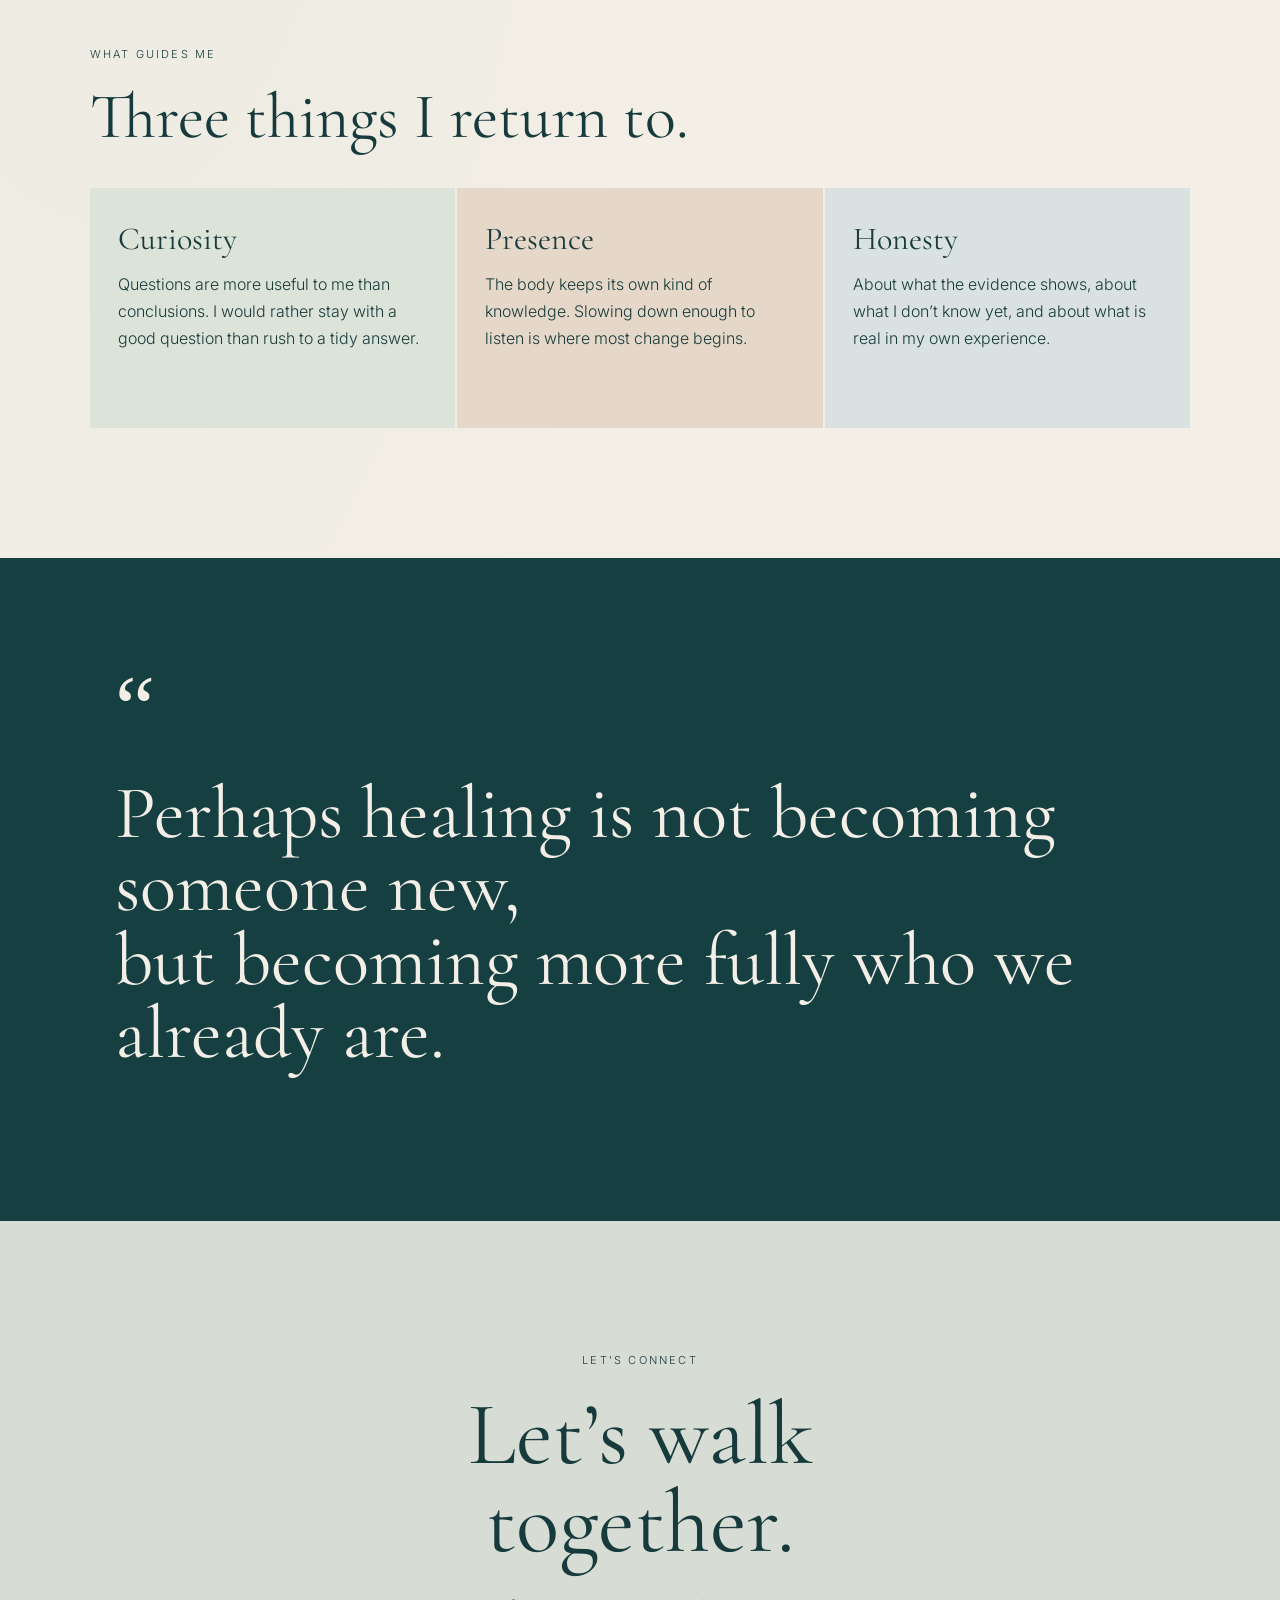
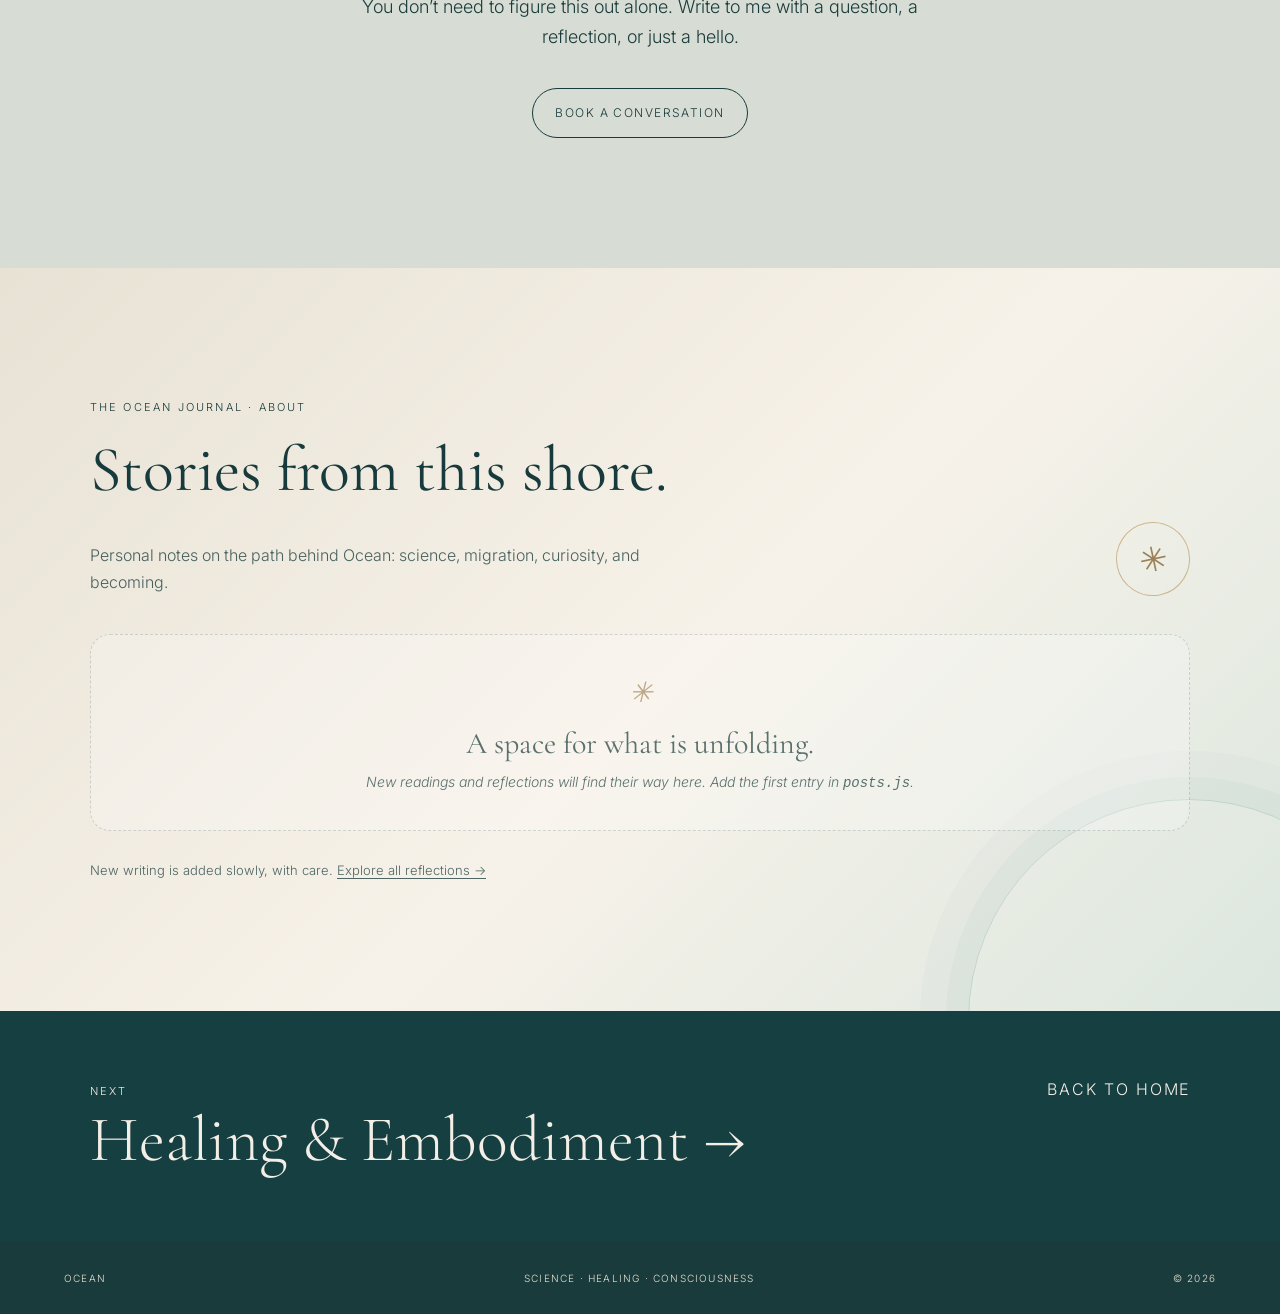
==== commit 21fde739: "Update about.html" ====
--- a/about.html
+++ b/about.html
@@ -20,10 +20,10 @@
       <li class="has-sub"><a href="about.html">Meet Ocean</a><ul class="submenu"><li><a href="about.html#about">About</a></li><li><a href="about.html#connect">Let’s connect</a></li></ul></li>
       <li class="has-sub"><a href="healing.html">Healing &amp; Embodiment</a><ul class="submenu"><li><a href="healing.html#invitation">An invitation</a></li><li><a href="healing.html#expect">What to expect</a></li><li><a href="healing.html#offerings">Ways to work together</a></li></ul></li>
       <li class="has-sub"><a href="consciousness.html">Consciousness</a><ul class="submenu"><li><a href="consciousness.html#inquiry">The inquiry</a></li><li><a href="consciousness.html#practices">Practices</a></li></ul></li>
-      <li class="has-sub"><a href="psychedelics.html">Psychedelics</a><ul class="submenu"><li><a href="psychedelics.html#why">Why I’m learning</a></li><li><a href="psychedelics.html#integration">Integration</a></li><li><a href="psychedelics.html#safety">Safety &amp; humility</a></li></ul></li>
-      <li class="has-sub"><a href="relationship.html">Relationships</a><ul class="submenu"><li><a href="relationship.html#presence">Presence</a></li><li><a href="relationship.html#practices">Practices</a></li></ul></li>
+      <li class="has-sub"><a href="psychedelics.html">Psychedelics &amp; Science</a><ul class="submenu"><li><a href="psychedelics.html#why">Why I’m learning</a></li><li><a href="psychedelics.html#integration">Integration</a></li><li><a href="psychedelics.html#safety">Safety &amp; humility</a></li></ul></li>
+      <li class="has-sub"><a href="relationship.html">Relational Intelligence</a><ul class="submenu"><li><a href="relationship.html#presence">Presence</a></li><li><a href="relationship.html#practices">Practices</a></li></ul></li>
       <!-- HIGHLIGHTED DISCOVERY CALL CTA IN NAVIGATION -->
-      <li class="nav-cta"><a href="discovery-call.html">Free discovery call</a></li>
+      <li class="nav-cta"><a href="discovery-call.html">Discovery Call</a></li>
     </ul>
   </nav>
 </header>
--- a/blog.css
+++ b/blog.css
@@ -99,3 +99,90 @@
  .button,.button.dark,.blog-card { transition:none; }
  .button:hover,.button.dark:hover,.blog-card:hover { transform:none; }
 }
+
+/* Ocean V2 — visual reflection cards */
+
+.journal-grid {
+  display: grid;
+  grid-template-columns: repeat(3, minmax(0, 1fr));
+  gap: 28px;
+}
+
+.journal-card {
+  min-width: 0;
+}
+
+.journal-card-link {
+  display: block;
+  color: inherit;
+  text-decoration: none;
+}
+
+.journal-card-image {
+  aspect-ratio: 16 / 10;
+  overflow: hidden;
+  border-radius: 5px;
+  background: #1b3048;
+}
+
+.journal-card-image img {
+  width: 100%;
+  height: 100%;
+  object-fit: cover;
+  display: block;
+  transition: transform 0.7s ease, opacity 0.7s ease;
+}
+
+.journal-card-link:hover .journal-card-image img {
+  transform: scale(1.045);
+  opacity: 0.88;
+}
+
+.journal-card-content {
+  padding: 17px 2px 0;
+}
+
+.journal-card-content h3 {
+  margin: 0 0 10px;
+  color: #e8edf0;
+  font-size: 1.2rem;
+  font-weight: 400;
+  line-height: 1.4;
+}
+
+.journal-card-content p {
+  color: #b8c9d8;
+  font-size: 0.92rem;
+  line-height: 1.7;
+  margin: 0 0 14px;
+}
+
+.journal-read-more {
+  color: #aebfd0;
+  font-size: 0.78rem;
+  letter-spacing: 0.06em;
+  text-transform: uppercase;
+  transition: color 0.3s ease;
+}
+
+.journal-card-link:hover .journal-read-more {
+  color: #ffffff;
+}
+
+.journal-image-placeholder {
+  background: linear-gradient(145deg, #1b3048, #101f35);
+}
+
+@media (max-width: 760px) {
+  .journal-grid {
+    grid-template-columns: repeat(2, minmax(0, 1fr));
+    gap: 22px 16px;
+  }
+}
+
+@media (max-width: 480px) {
+  .journal-grid {
+    grid-template-columns: 1fr;
+  }
+}
+
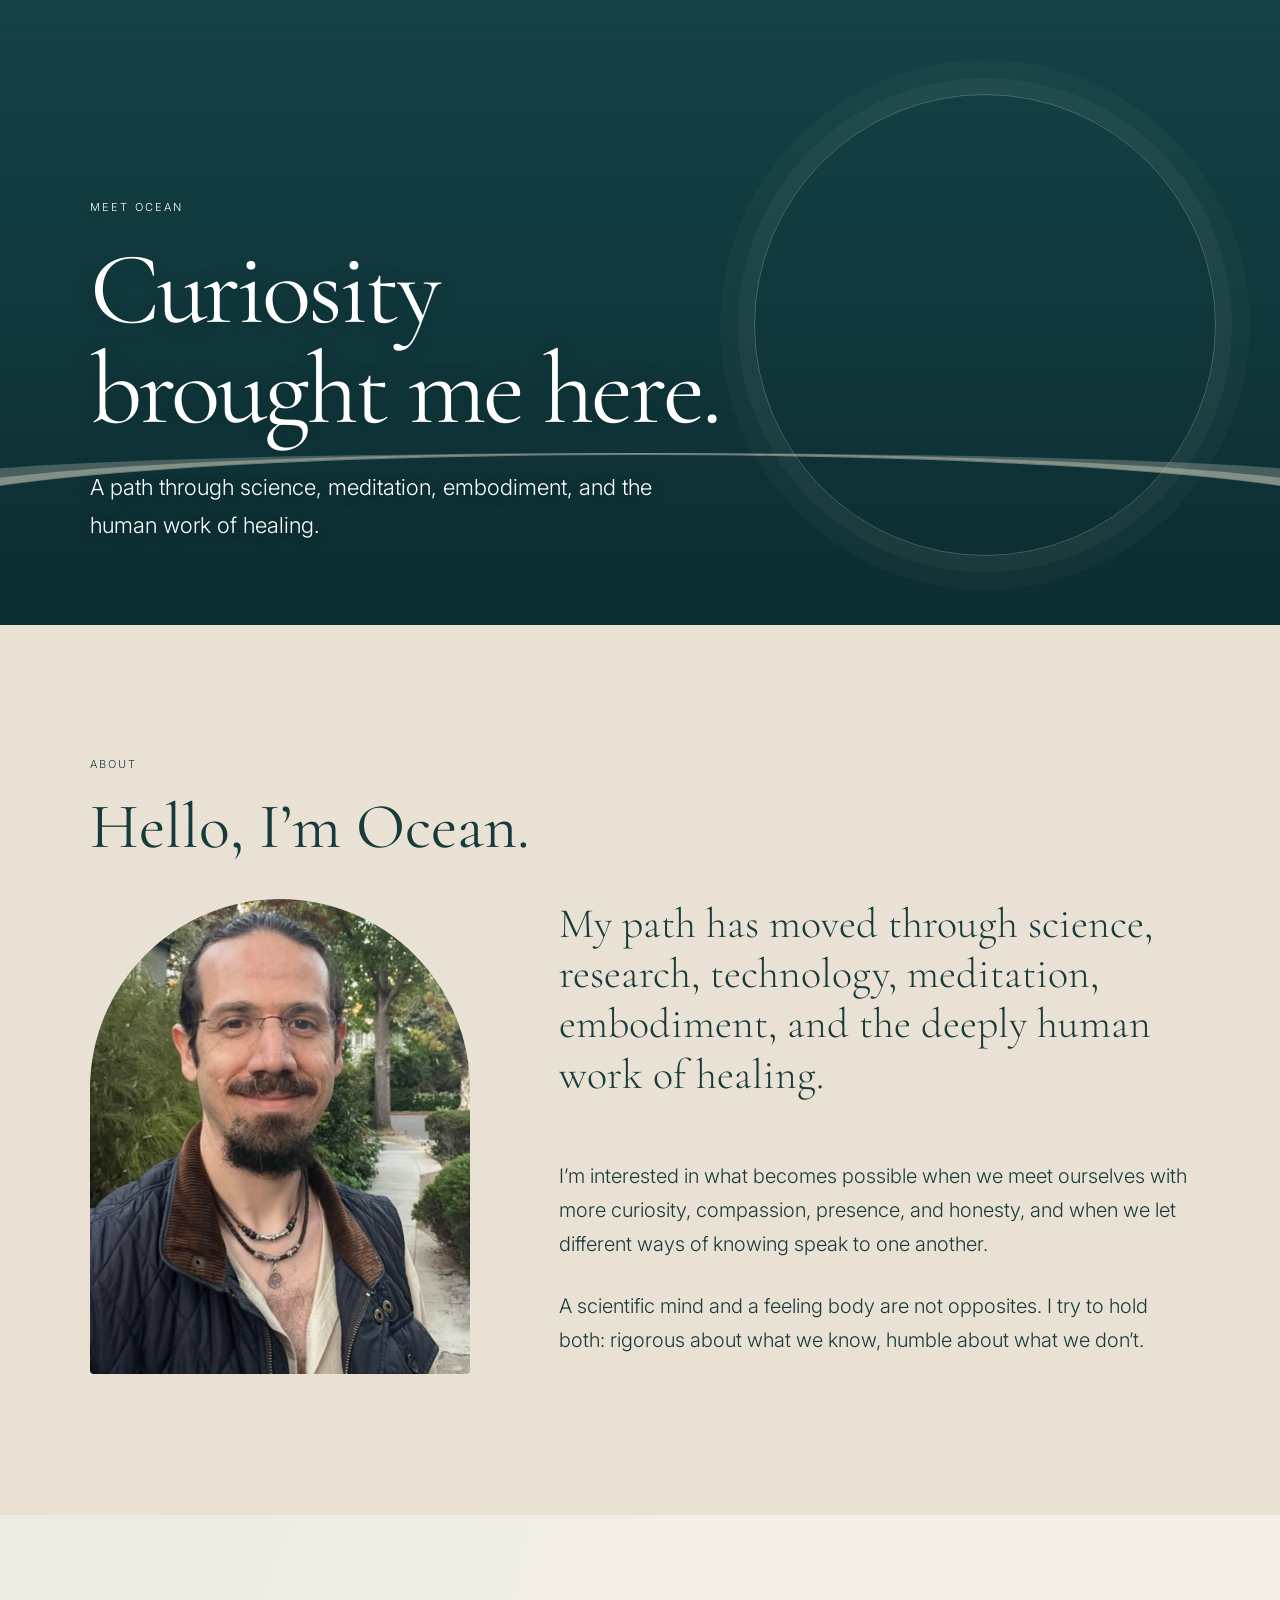
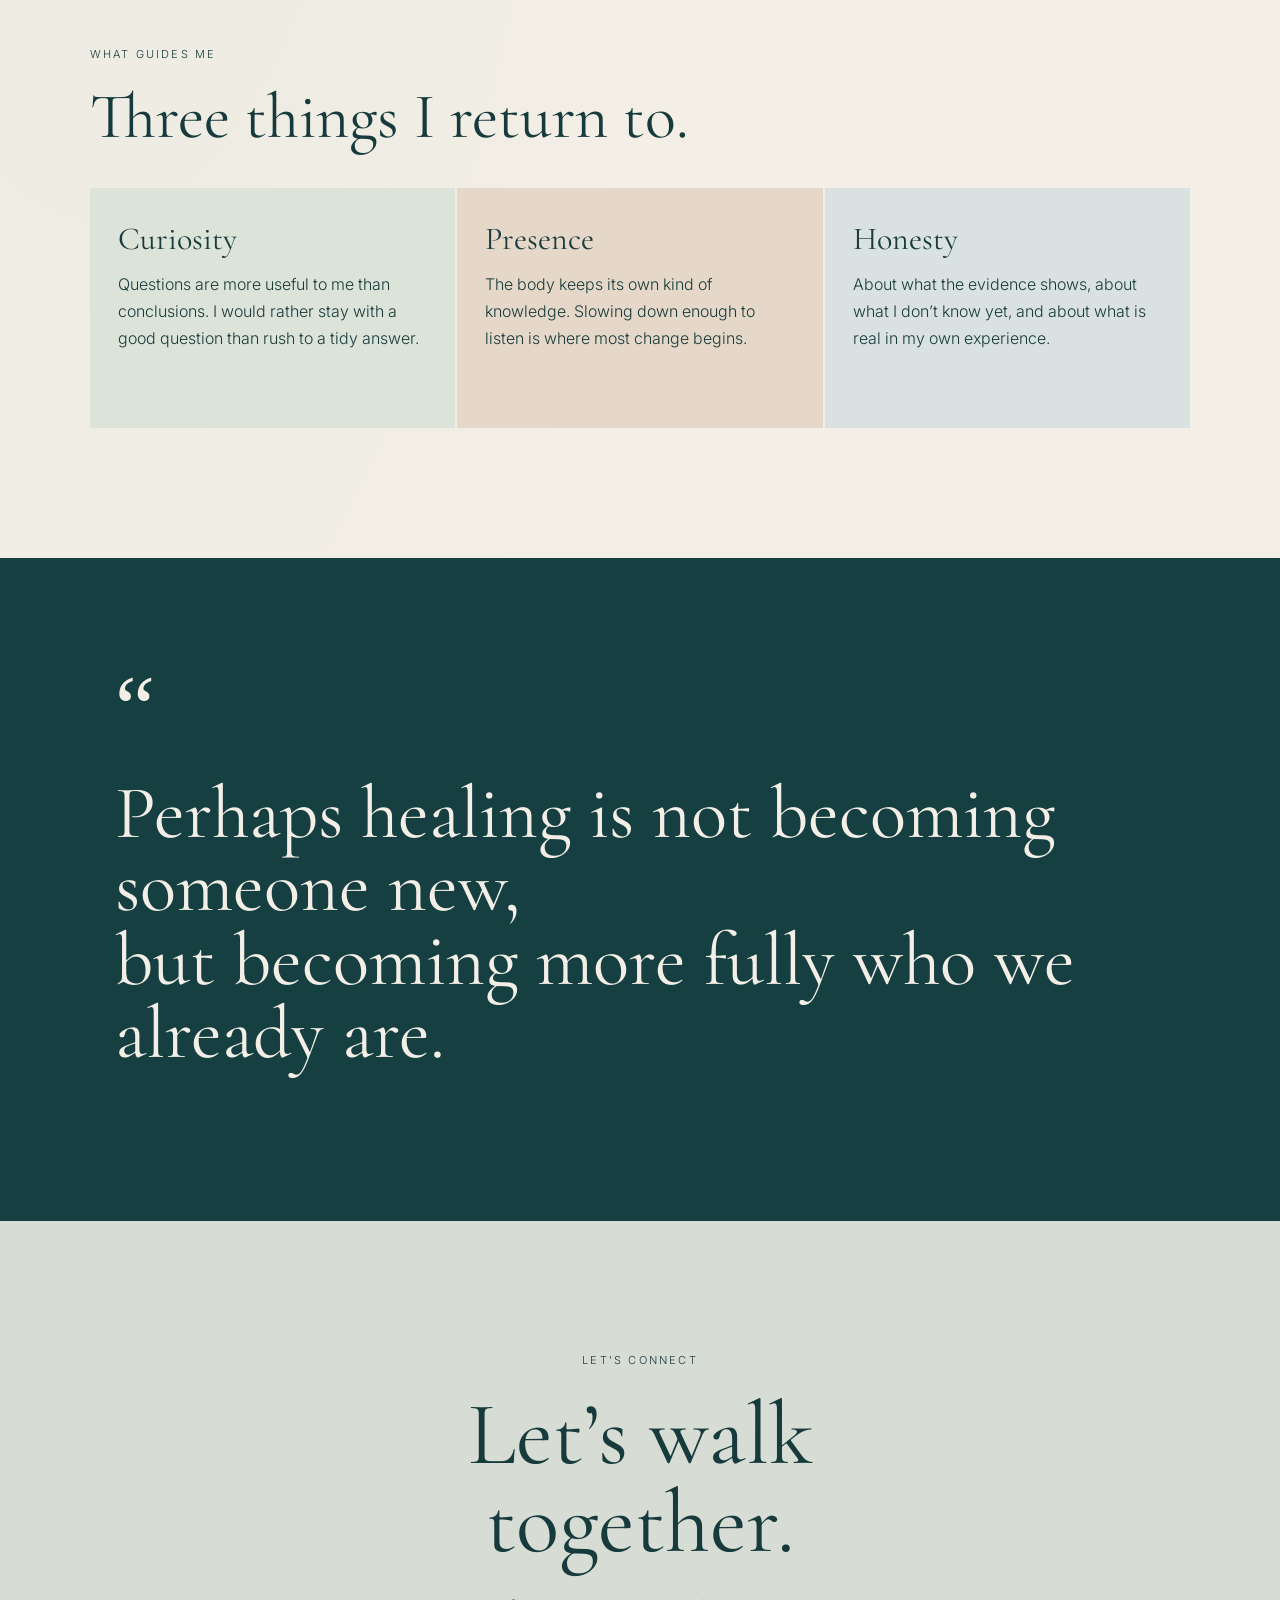
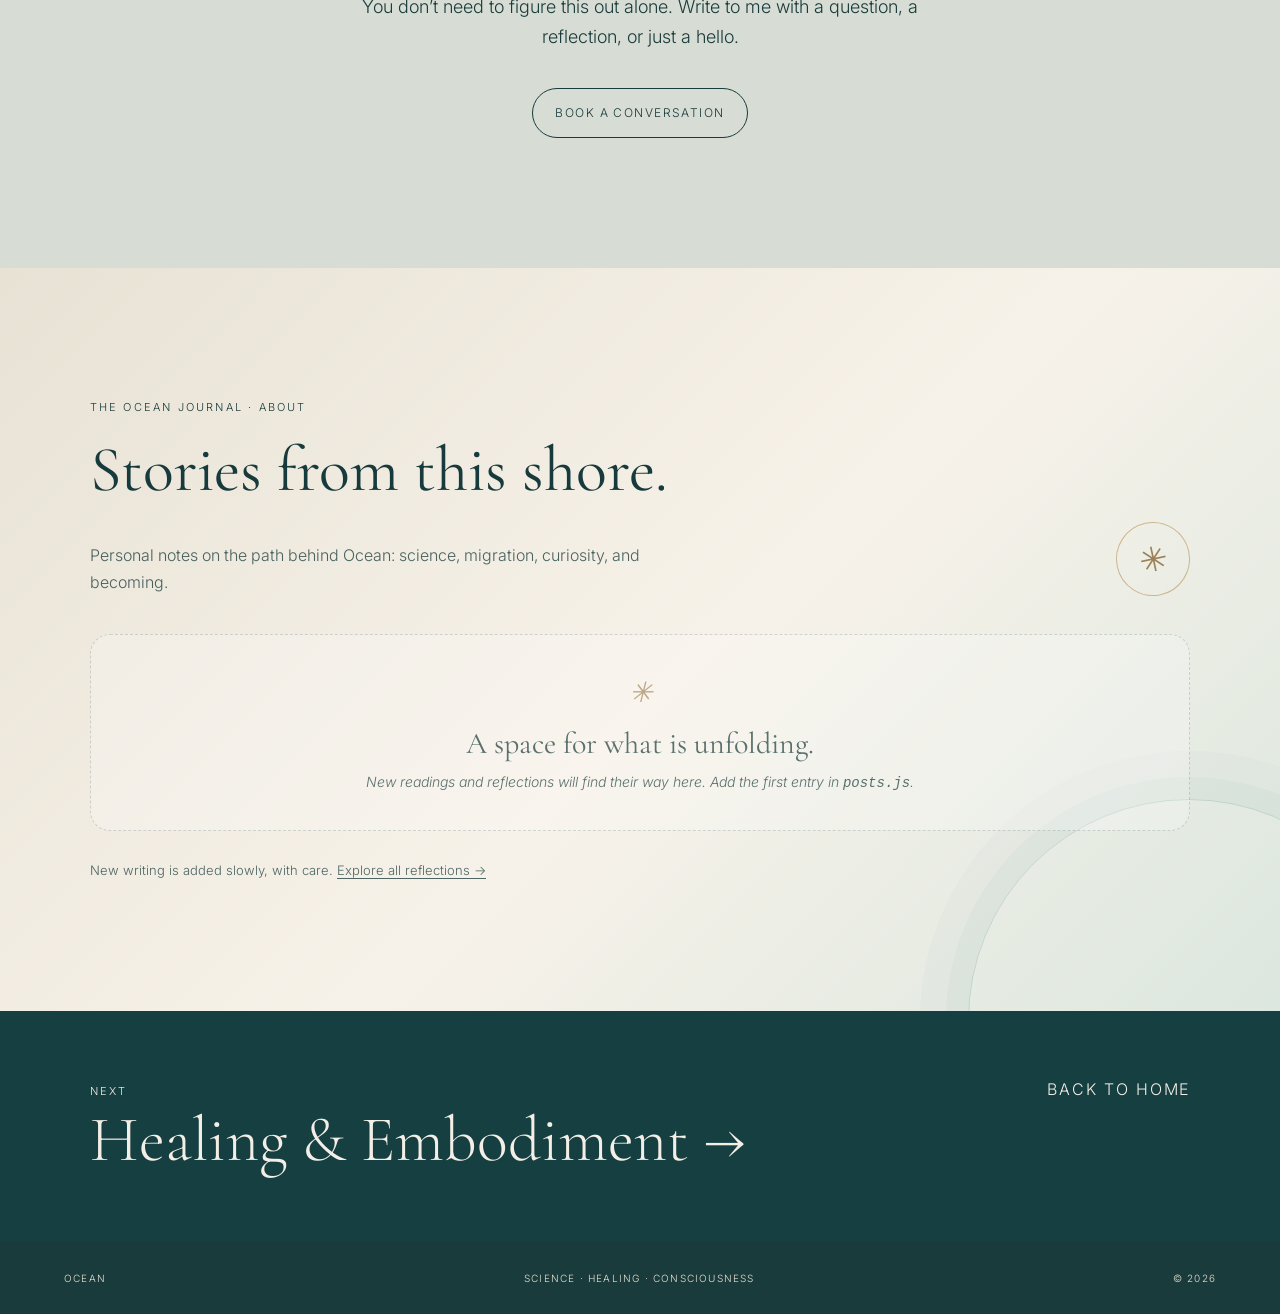
==== commit 9d4bb450: "Update about.html" ====
--- a/about.html
+++ b/about.html
@@ -12,21 +12,7 @@
   <link rel="stylesheet" href="blog.css?v=3" />
 </head>
 <body>
-<header class="nav">
-  <a class="brand" href="index.html">OCEAN</a>
-  <nav class="site-nav" aria-label="Main">
-    <ul>
-      <li><a href="index.html">Home</a></li>
-      <li class="has-sub"><a href="about.html">Meet Ocean</a><ul class="submenu"><li><a href="about.html#about">About</a></li><li><a href="about.html#connect">Let’s connect</a></li></ul></li>
-      <li class="has-sub"><a href="healing.html">Healing &amp; Embodiment</a><ul class="submenu"><li><a href="healing.html#invitation">An invitation</a></li><li><a href="healing.html#expect">What to expect</a></li><li><a href="healing.html#offerings">Ways to work together</a></li></ul></li>
-      <li class="has-sub"><a href="consciousness.html">Consciousness</a><ul class="submenu"><li><a href="consciousness.html#inquiry">The inquiry</a></li><li><a href="consciousness.html#practices">Practices</a></li></ul></li>
-      <li class="has-sub"><a href="psychedelics.html">Psychedelics &amp; Science</a><ul class="submenu"><li><a href="psychedelics.html#why">Why I’m learning</a></li><li><a href="psychedelics.html#integration">Integration</a></li><li><a href="psychedelics.html#safety">Safety &amp; humility</a></li></ul></li>
-      <li class="has-sub"><a href="relationship.html">Relational Intelligence</a><ul class="submenu"><li><a href="relationship.html#presence">Presence</a></li><li><a href="relationship.html#practices">Practices</a></li></ul></li>
-      <!-- HIGHLIGHTED DISCOVERY CALL CTA IN NAVIGATION -->
-      <li class="nav-cta"><a href="discovery-call.html">Discovery Call</a></li>
-    </ul>
-  </nav>
-</header>
+<div id="site-header"></div>
   <main id="top">
     <section class="hero page-hero pos-a hero-about">
 <div class="hero-overlay"></div>
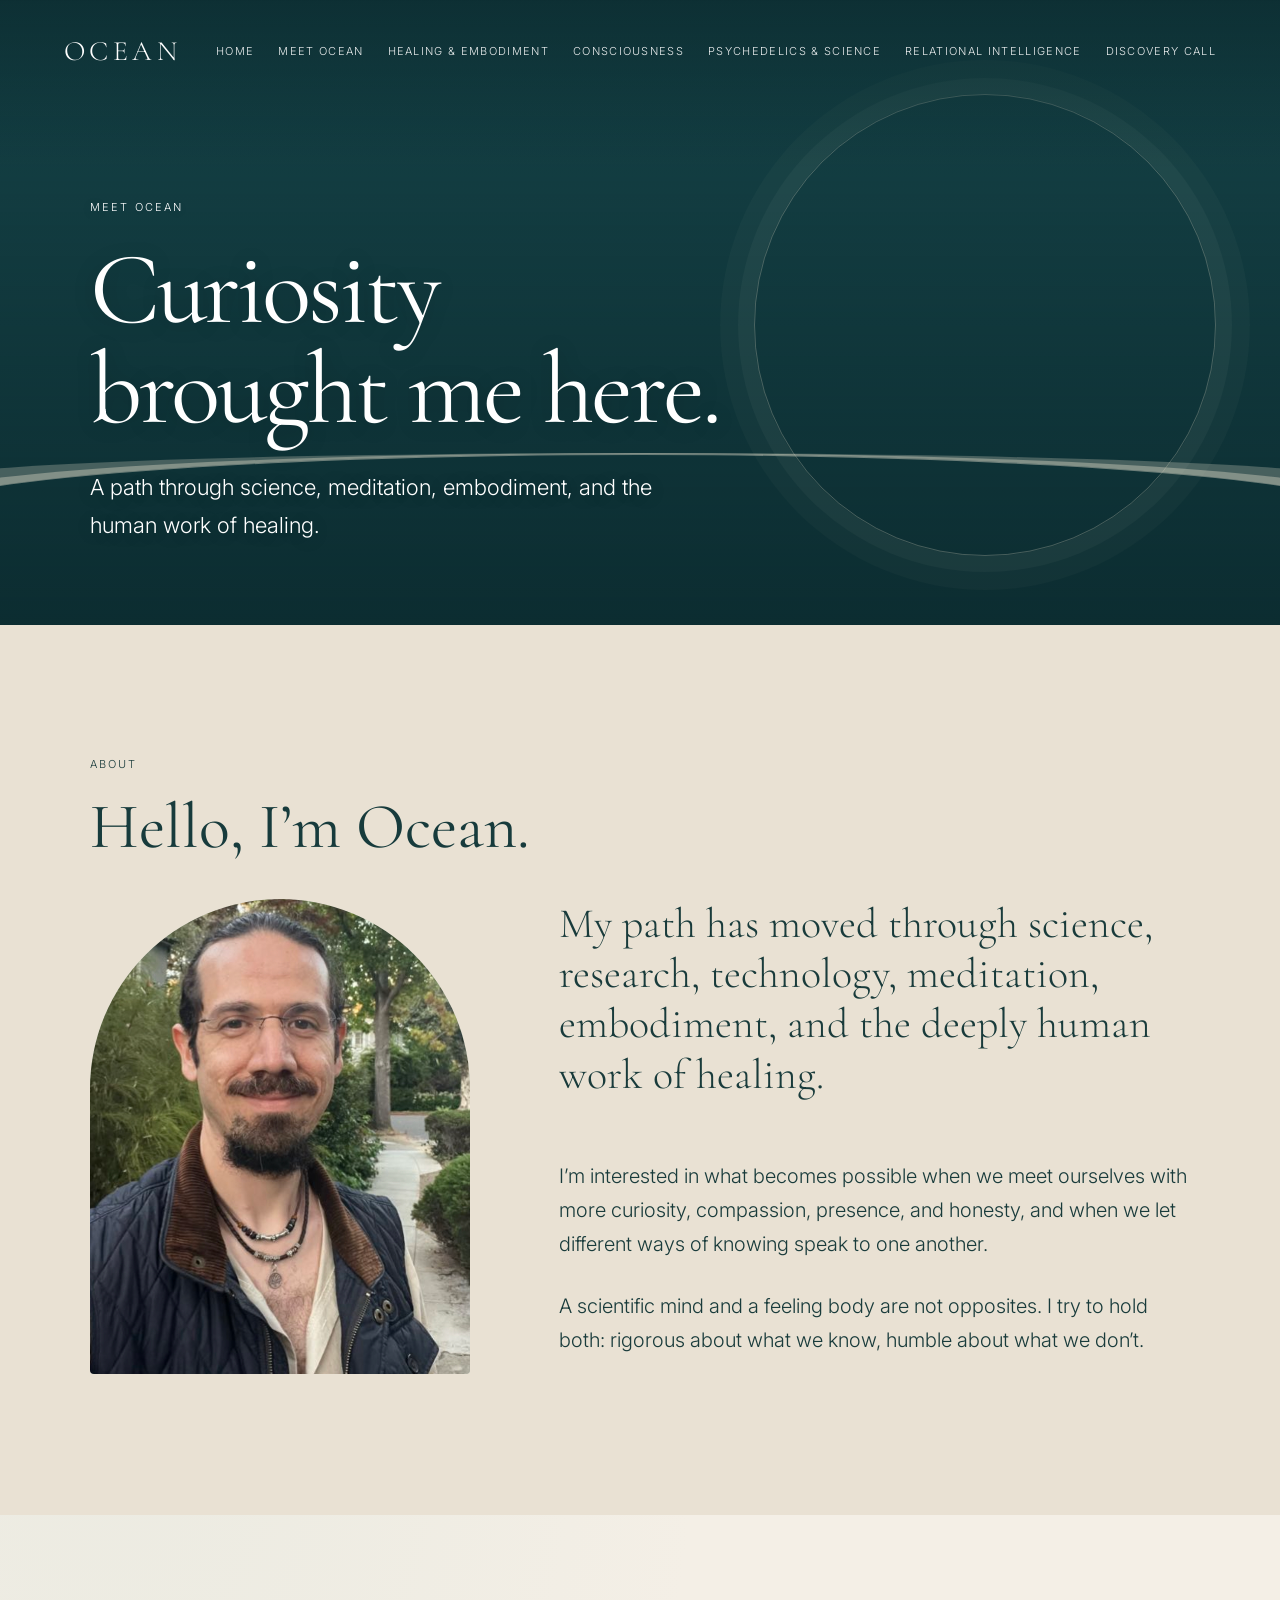
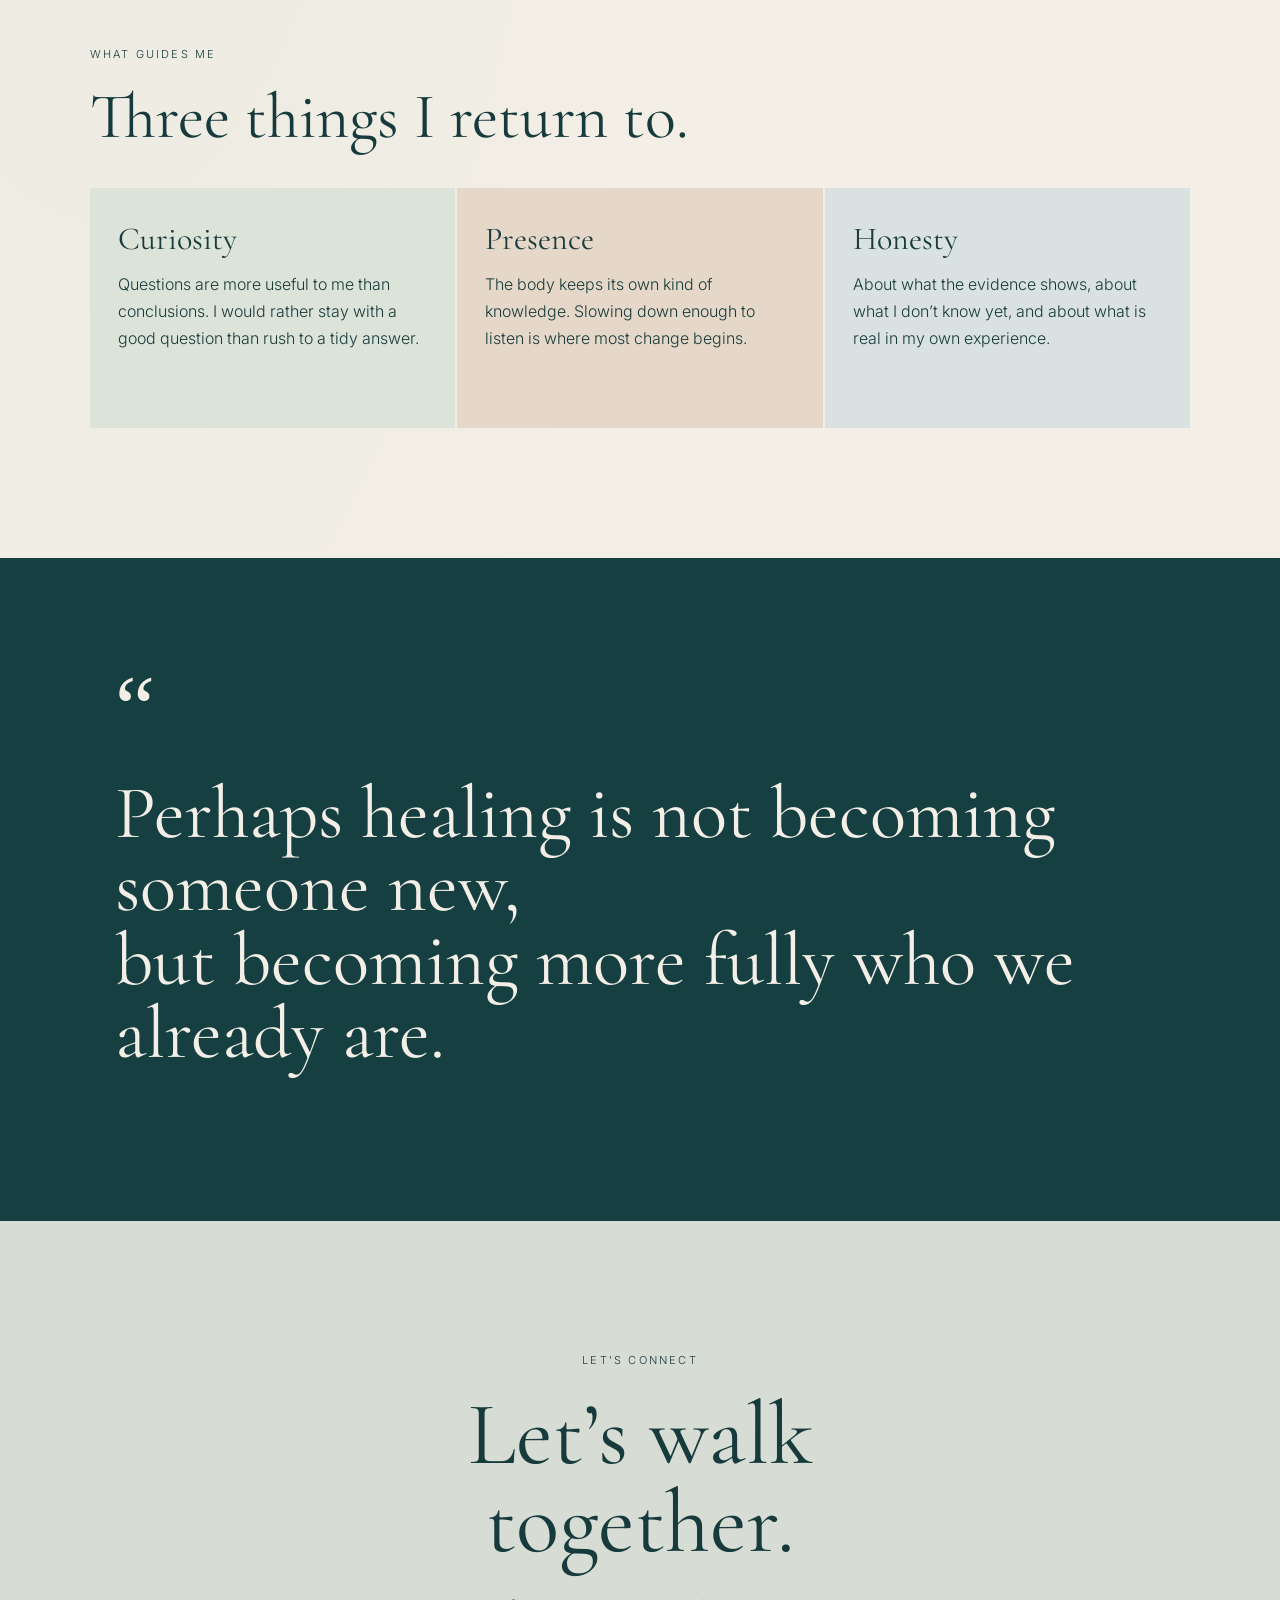
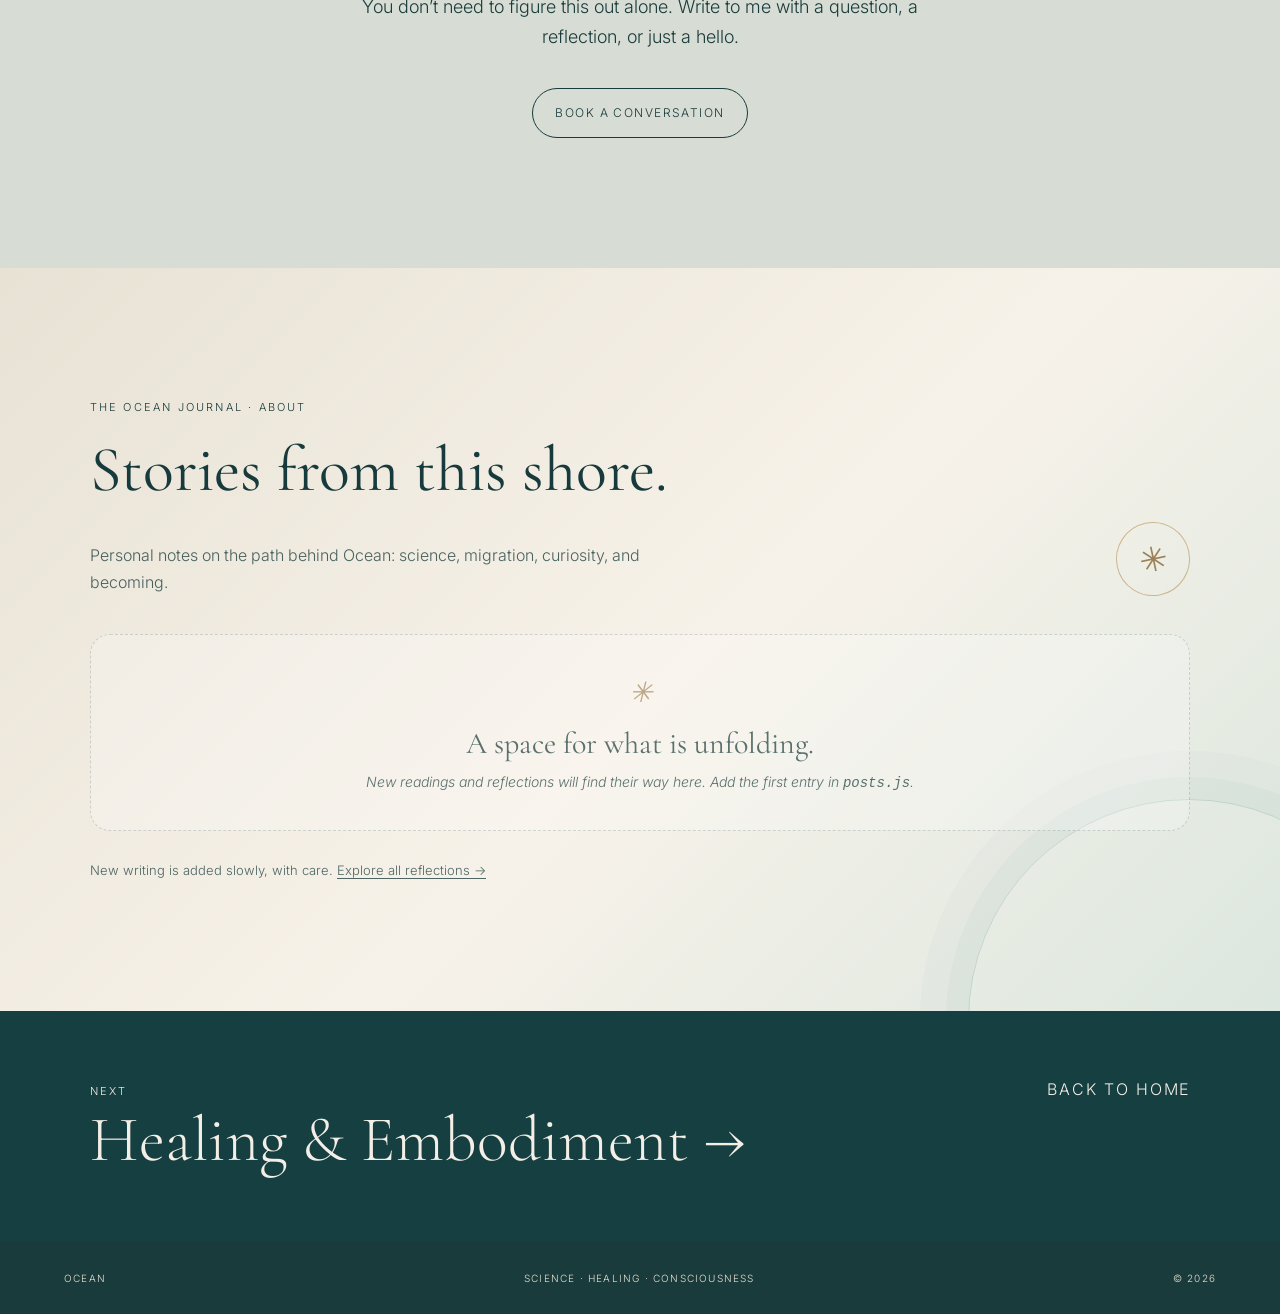
==== commit d5752d2a: "Update about.html" ====
--- a/about.html
+++ b/about.html
@@ -10,6 +10,7 @@
   <link href="https://fonts.googleapis.com/css2?family=Cormorant+Garamond:wght@400;500;600&family=Inter:wght@300;400;500&display=swap" rel="stylesheet">
   <link rel="stylesheet" href="ocean.css?v=4" />
   <link rel="stylesheet" href="blog.css?v=3" />
+  <script src="nav.js" defer></script>
 </head>
 <body>
 <div id="site-header"></div>
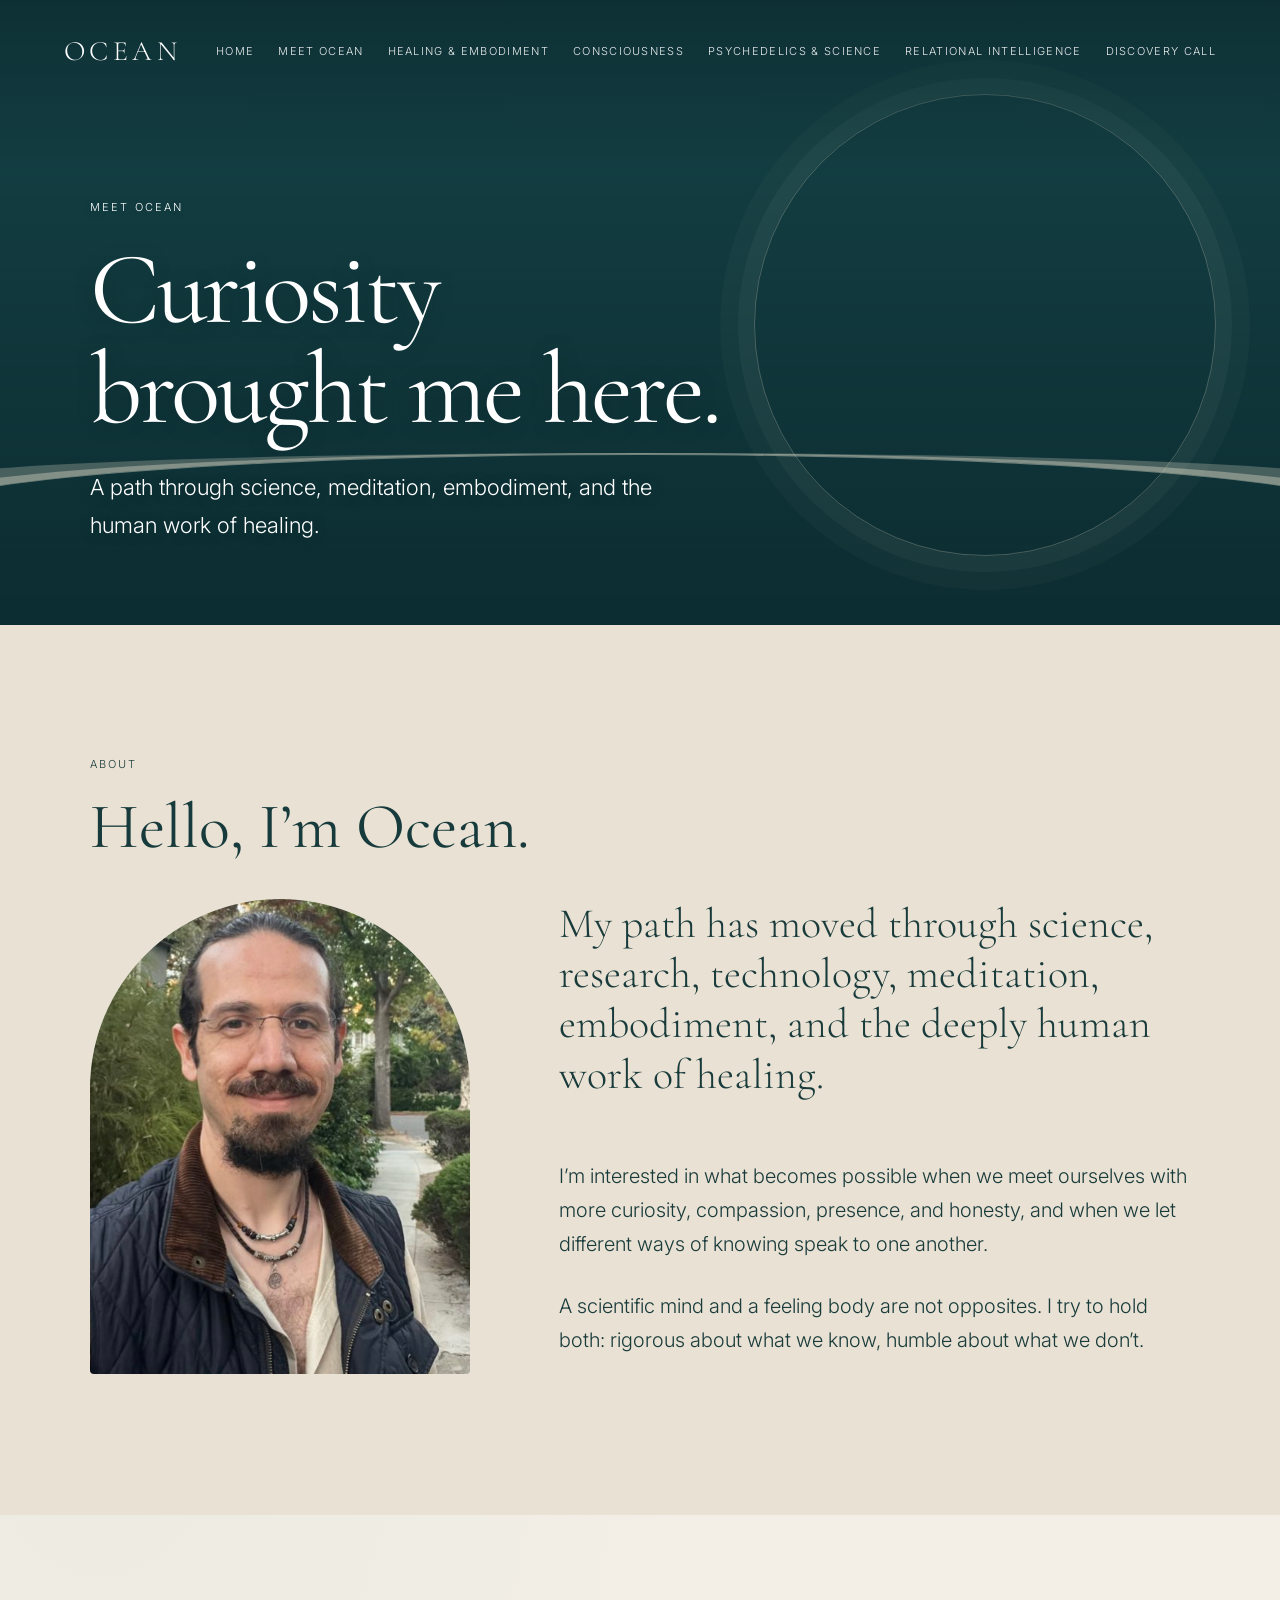
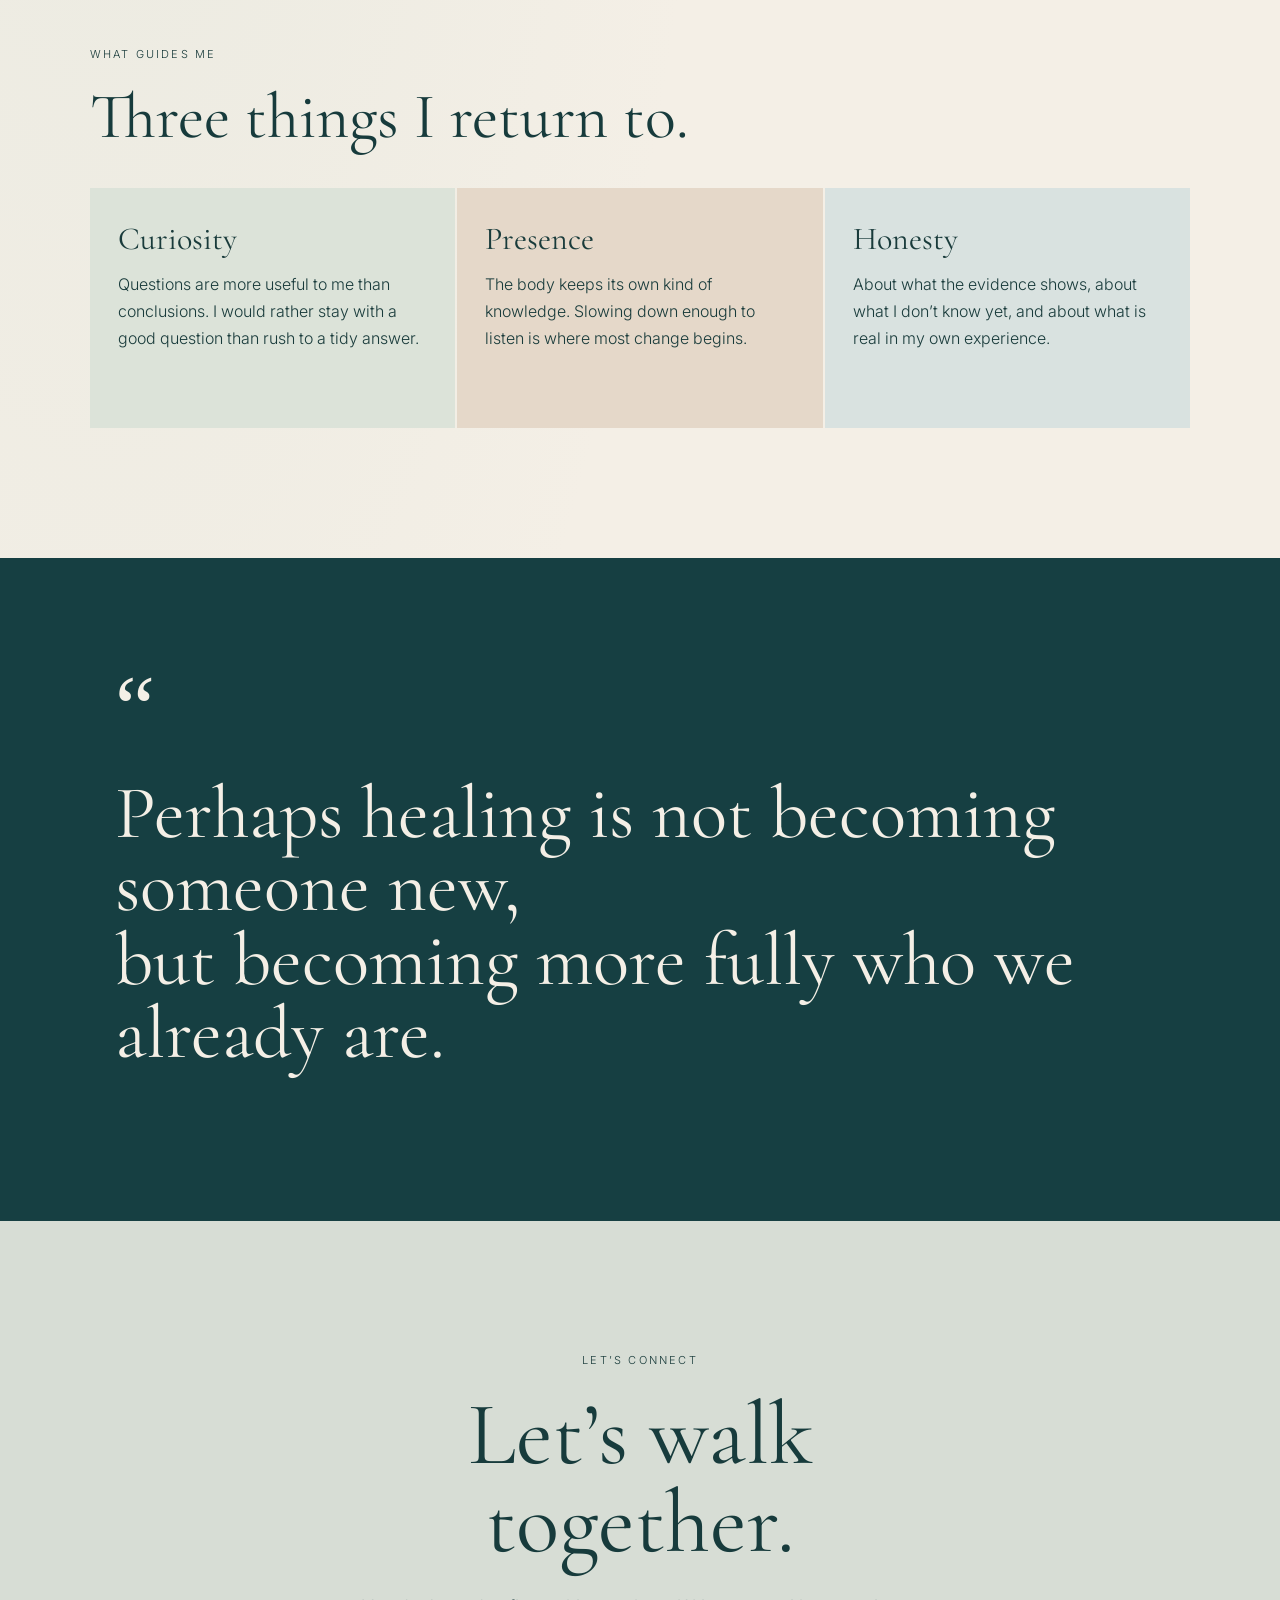
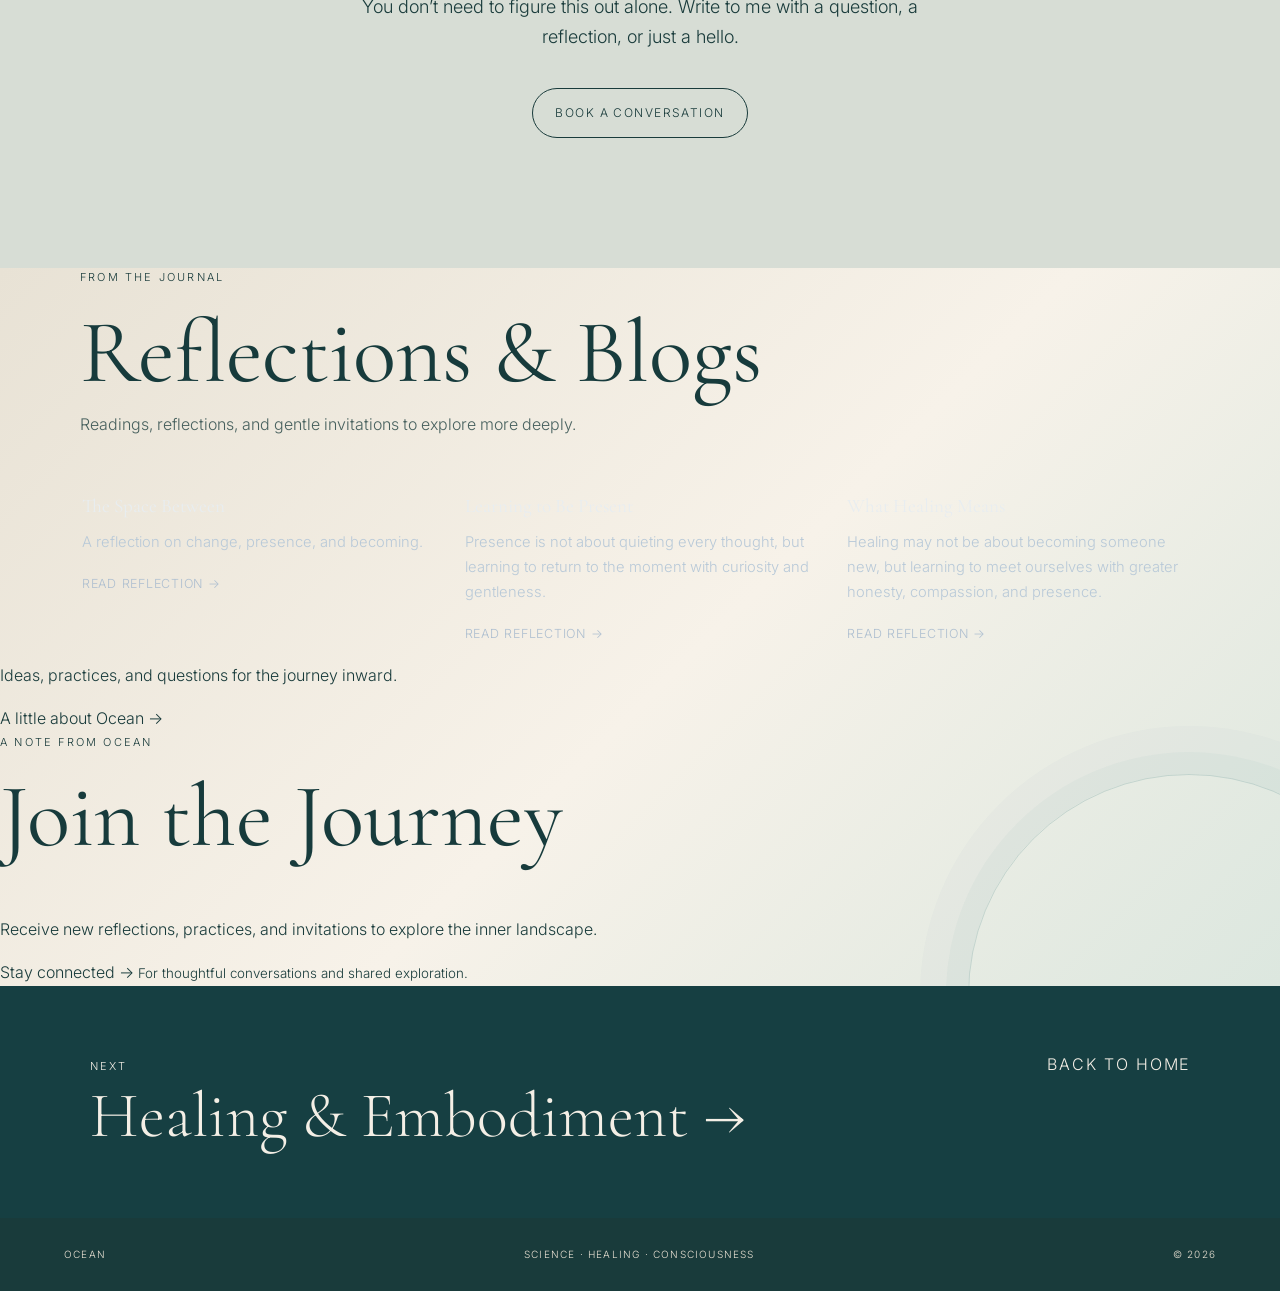
==== commit 22088299: "Update about.html" ====
--- a/about.html
+++ b/about.html
@@ -59,16 +59,56 @@
     </section>
 
   
-    <section class="section blog editorial-journal" id="readings">
+<section class="editorial-journal home-journal" id="writing" aria-labelledby="journal-title">
+  <div class="journal-layout">
+    <div class="journal-main">
+
       <div class="journal-heading">
-        <div><p class="eyebrow">THE OCEAN JOURNAL · ABOUT</p>
-        <h2 class="md">Stories from this shore.</h2>
-        <p class="journal-intro">Personal notes on the path behind Ocean: science, migration, curiosity, and becoming.</p></div>
-        <span class="journal-mark" aria-hidden="true">✳</span>
+        <div>
+          <p class="eyebrow">FROM THE JOURNAL</p>
+          <h2 id="journal-title">Reflections &amp; Blogs</h2>
+          <p class="journal-intro">
+            Readings, reflections, and gentle invitations to explore more deeply.
+          </p>
+        </div>
       </div>
-      <div class="journal-grid" data-blog="about"></div>
-      <p class="journal-note">New writing is added slowly, with care. <a href="index.html#writing">Explore all reflections →</a></p>
-    </section>
+
+      <div
+        class="journal-grid"
+        data-reflections="all"
+        aria-live="polite">
+      </div>
+
+      <div class="journal-bottom">
+        <p>Ideas, practices, and questions for the journey inward.</p>
+        <a href="about.html">A little about Ocean →</a>
+      </div>
+
+    </div>
+
+    <aside class="journey-card" aria-labelledby="journey-title">
+      <div class="journey-mark" aria-hidden="true">
+        <span></span>
+        <span></span>
+      </div>
+
+      <p class="eyebrow">A NOTE FROM OCEAN</p>
+      <h2 id="journey-title">Join the Journey</h2>
+
+      <p>
+        Receive new reflections, practices, and invitations to explore
+        the inner landscape.
+      </p>
+
+      <a class="journey-button" href="discovery-call.html">
+        Stay connected <span aria-hidden="true">→</span>
+      </a>
+
+      <small>For thoughtful conversations and shared exploration.</small>
+    </aside>
+
+  </div>
+</section>
 
   </main>
   <section class="next-page"><div><p class="eyebrow">NEXT</p><a href="healing.html">Healing &amp; Embodiment →</a></div><a href="index.html" style="font-size:16px;font-family:Inter,sans-serif;letter-spacing:.12em;text-transform:uppercase">Back to home</a></section>
@@ -92,7 +132,7 @@
       });
     })();
   </script>
-  <script src="posts.js" defer></script>
-  <script src="blog.js" defer></script>
+<script src="grounding.js" defer></script>
+<script src="reflections.js" defer></script>
 </body>
 </html>
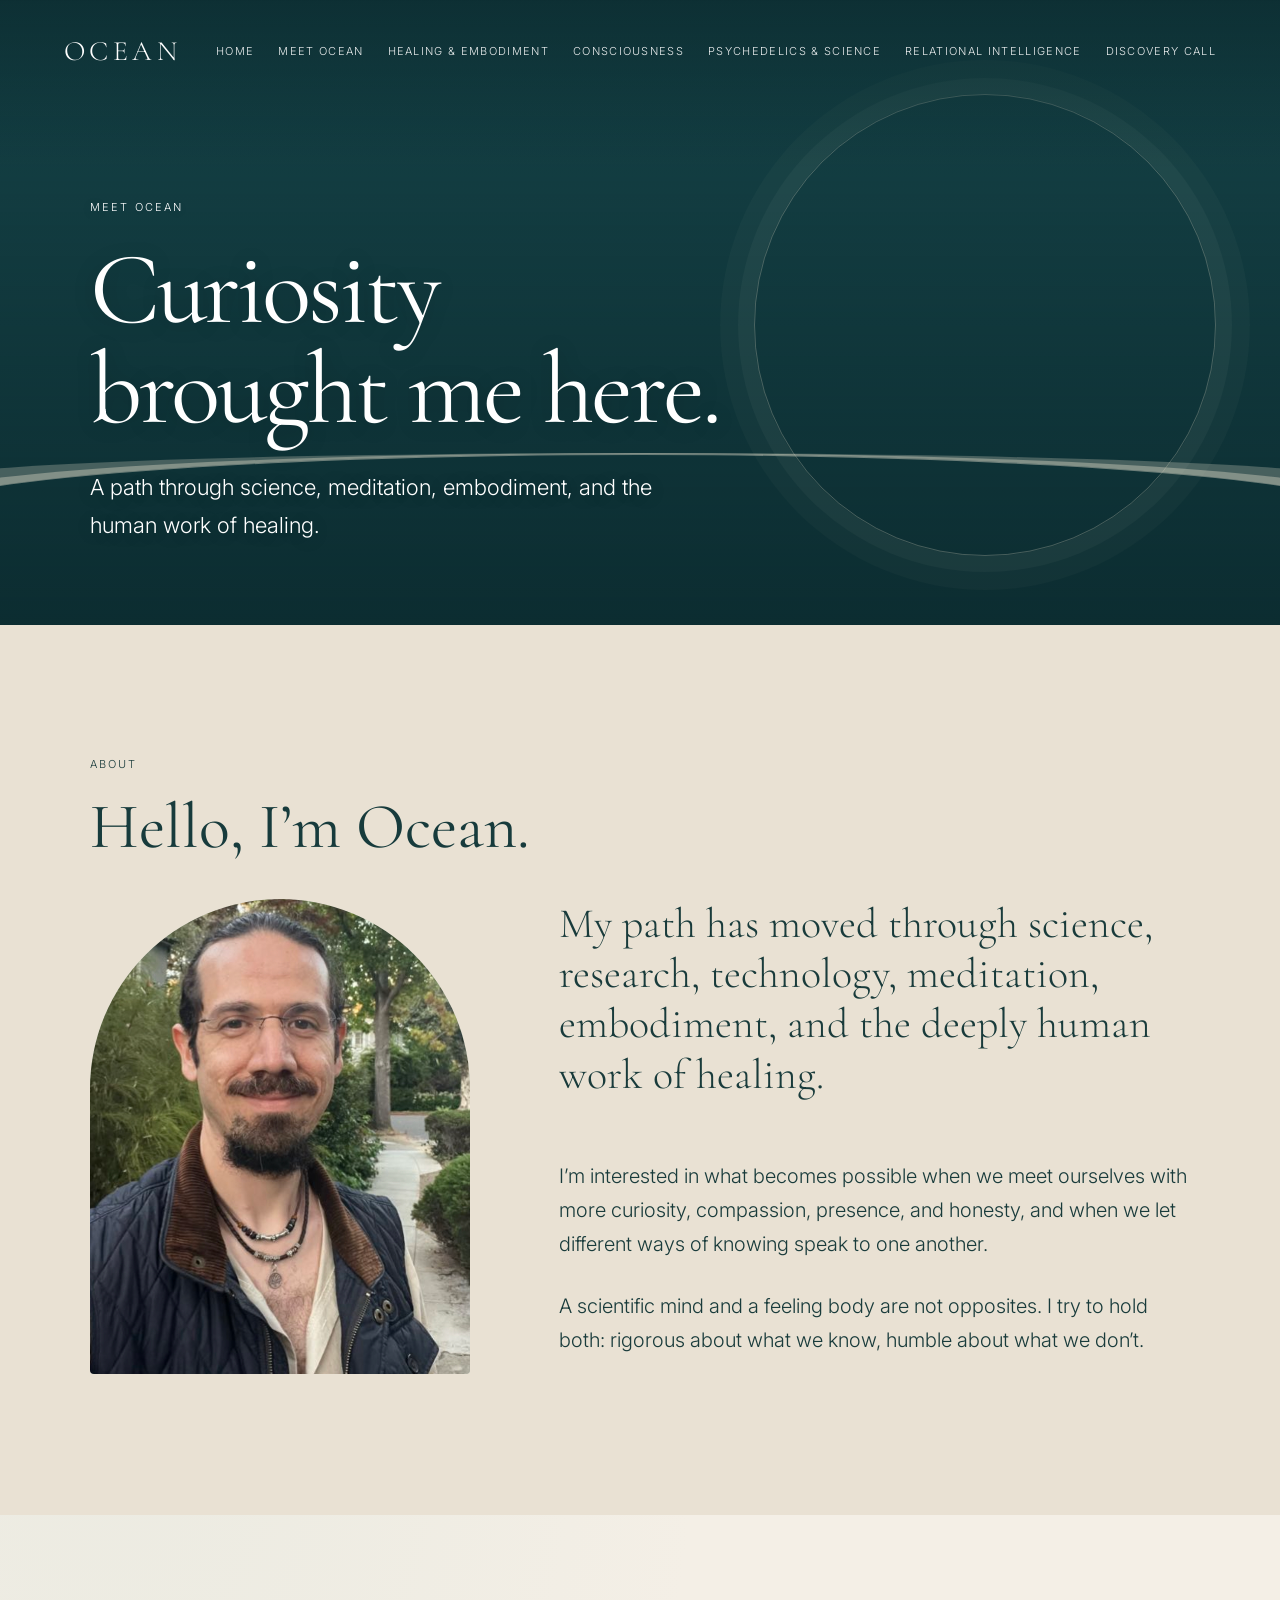
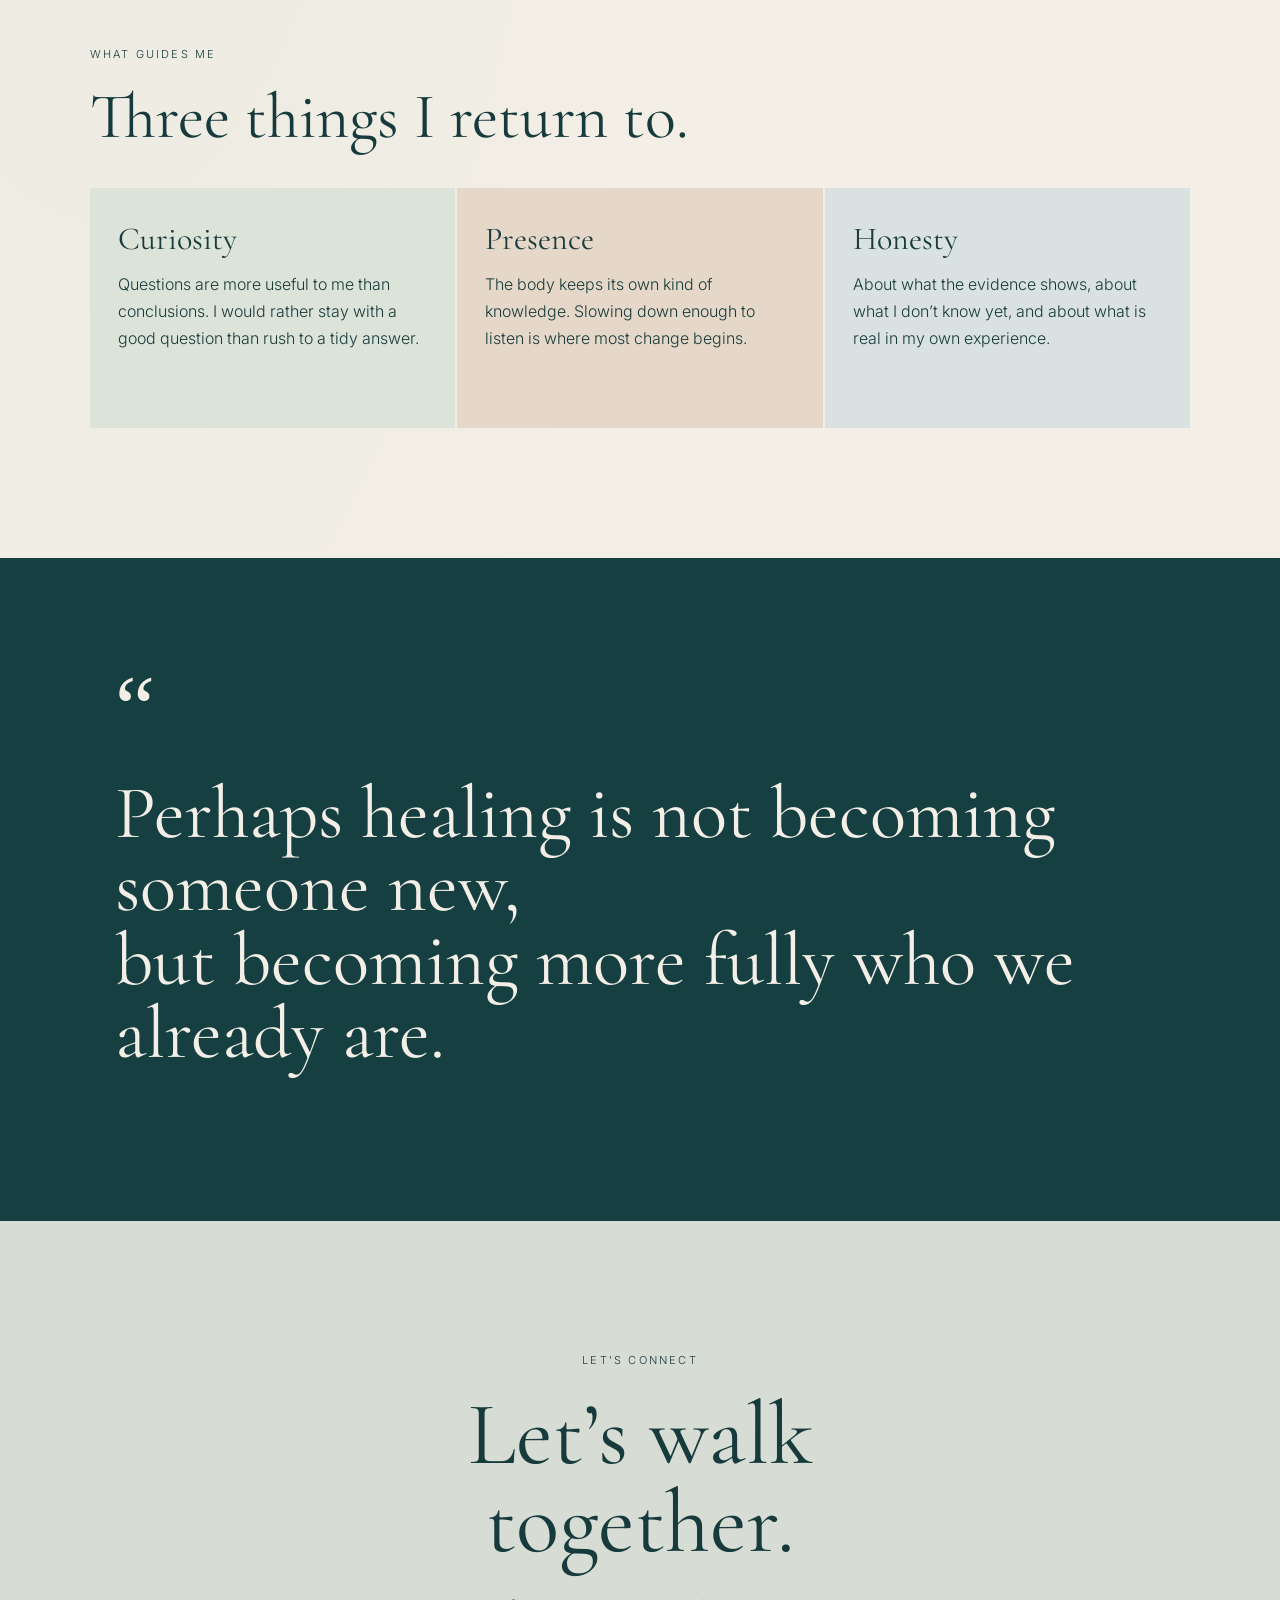
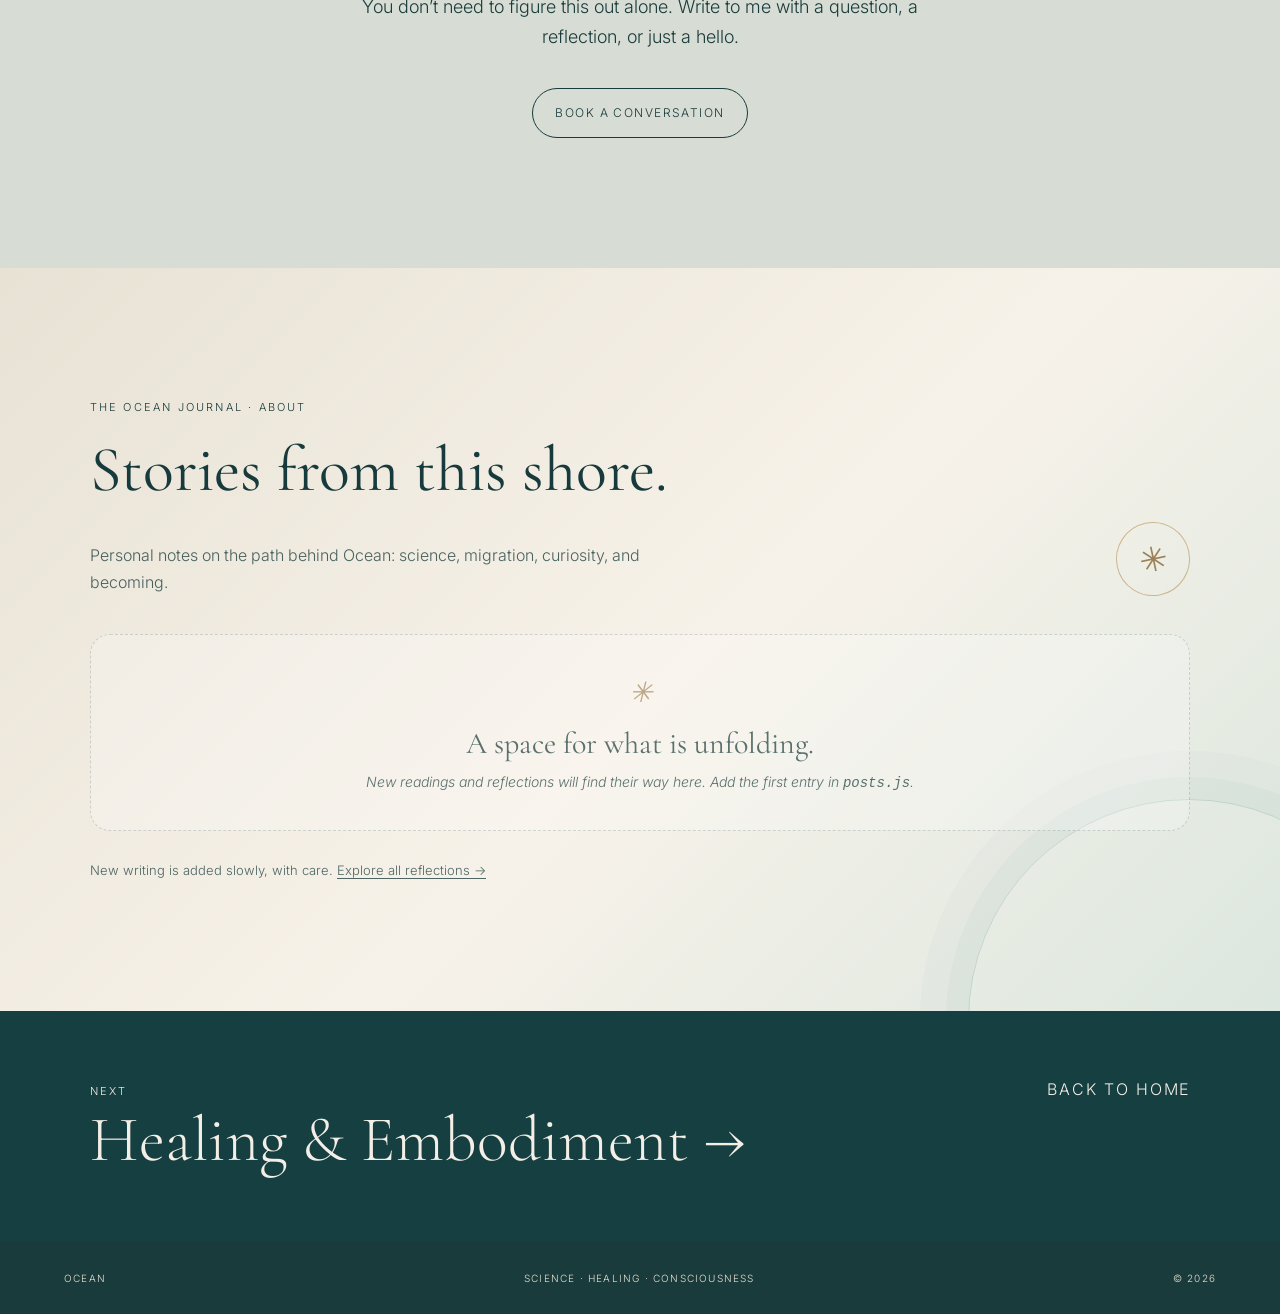
==== commit 4cfb44be: "Update about.html" ====
--- a/about.html
+++ b/about.html
@@ -59,56 +59,16 @@
     </section>
 
   
-<section class="editorial-journal home-journal" id="writing" aria-labelledby="journal-title">
-  <div class="journal-layout">
-    <div class="journal-main">
-
+    <section class="section blog editorial-journal" id="readings">
       <div class="journal-heading">
-        <div>
-          <p class="eyebrow">FROM THE JOURNAL</p>
-          <h2 id="journal-title">Reflections &amp; Blogs</h2>
-          <p class="journal-intro">
-            Readings, reflections, and gentle invitations to explore more deeply.
-          </p>
-        </div>
+        <div><p class="eyebrow">THE OCEAN JOURNAL · ABOUT</p>
+        <h2 class="md">Stories from this shore.</h2>
+        <p class="journal-intro">Personal notes on the path behind Ocean: science, migration, curiosity, and becoming.</p></div>
+        <span class="journal-mark" aria-hidden="true">✳</span>
       </div>
-
-      <div
-        class="journal-grid"
-        data-reflections="all"
-        aria-live="polite">
-      </div>
-
-      <div class="journal-bottom">
-        <p>Ideas, practices, and questions for the journey inward.</p>
-        <a href="about.html">A little about Ocean →</a>
-      </div>
-
-    </div>
-
-    <aside class="journey-card" aria-labelledby="journey-title">
-      <div class="journey-mark" aria-hidden="true">
-        <span></span>
-        <span></span>
-      </div>
-
-      <p class="eyebrow">A NOTE FROM OCEAN</p>
-      <h2 id="journey-title">Join the Journey</h2>
-
-      <p>
-        Receive new reflections, practices, and invitations to explore
-        the inner landscape.
-      </p>
-
-      <a class="journey-button" href="discovery-call.html">
-        Stay connected <span aria-hidden="true">→</span>
-      </a>
-
-      <small>For thoughtful conversations and shared exploration.</small>
-    </aside>
-
-  </div>
-</section>
+      <div class="journal-grid" data-blog="about"></div>
+      <p class="journal-note">New writing is added slowly, with care. <a href="index.html#writing">Explore all reflections →</a></p>
+    </section>
 
   </main>
   <section class="next-page"><div><p class="eyebrow">NEXT</p><a href="healing.html">Healing &amp; Embodiment →</a></div><a href="index.html" style="font-size:16px;font-family:Inter,sans-serif;letter-spacing:.12em;text-transform:uppercase">Back to home</a></section>
@@ -132,7 +92,7 @@
       });
     })();
   </script>
-<script src="grounding.js" defer></script>
-<script src="reflections.js" defer></script>
+  <script src="posts.js" defer></script>
+  <script src="blog.js" defer></script>
 </body>
 </html>
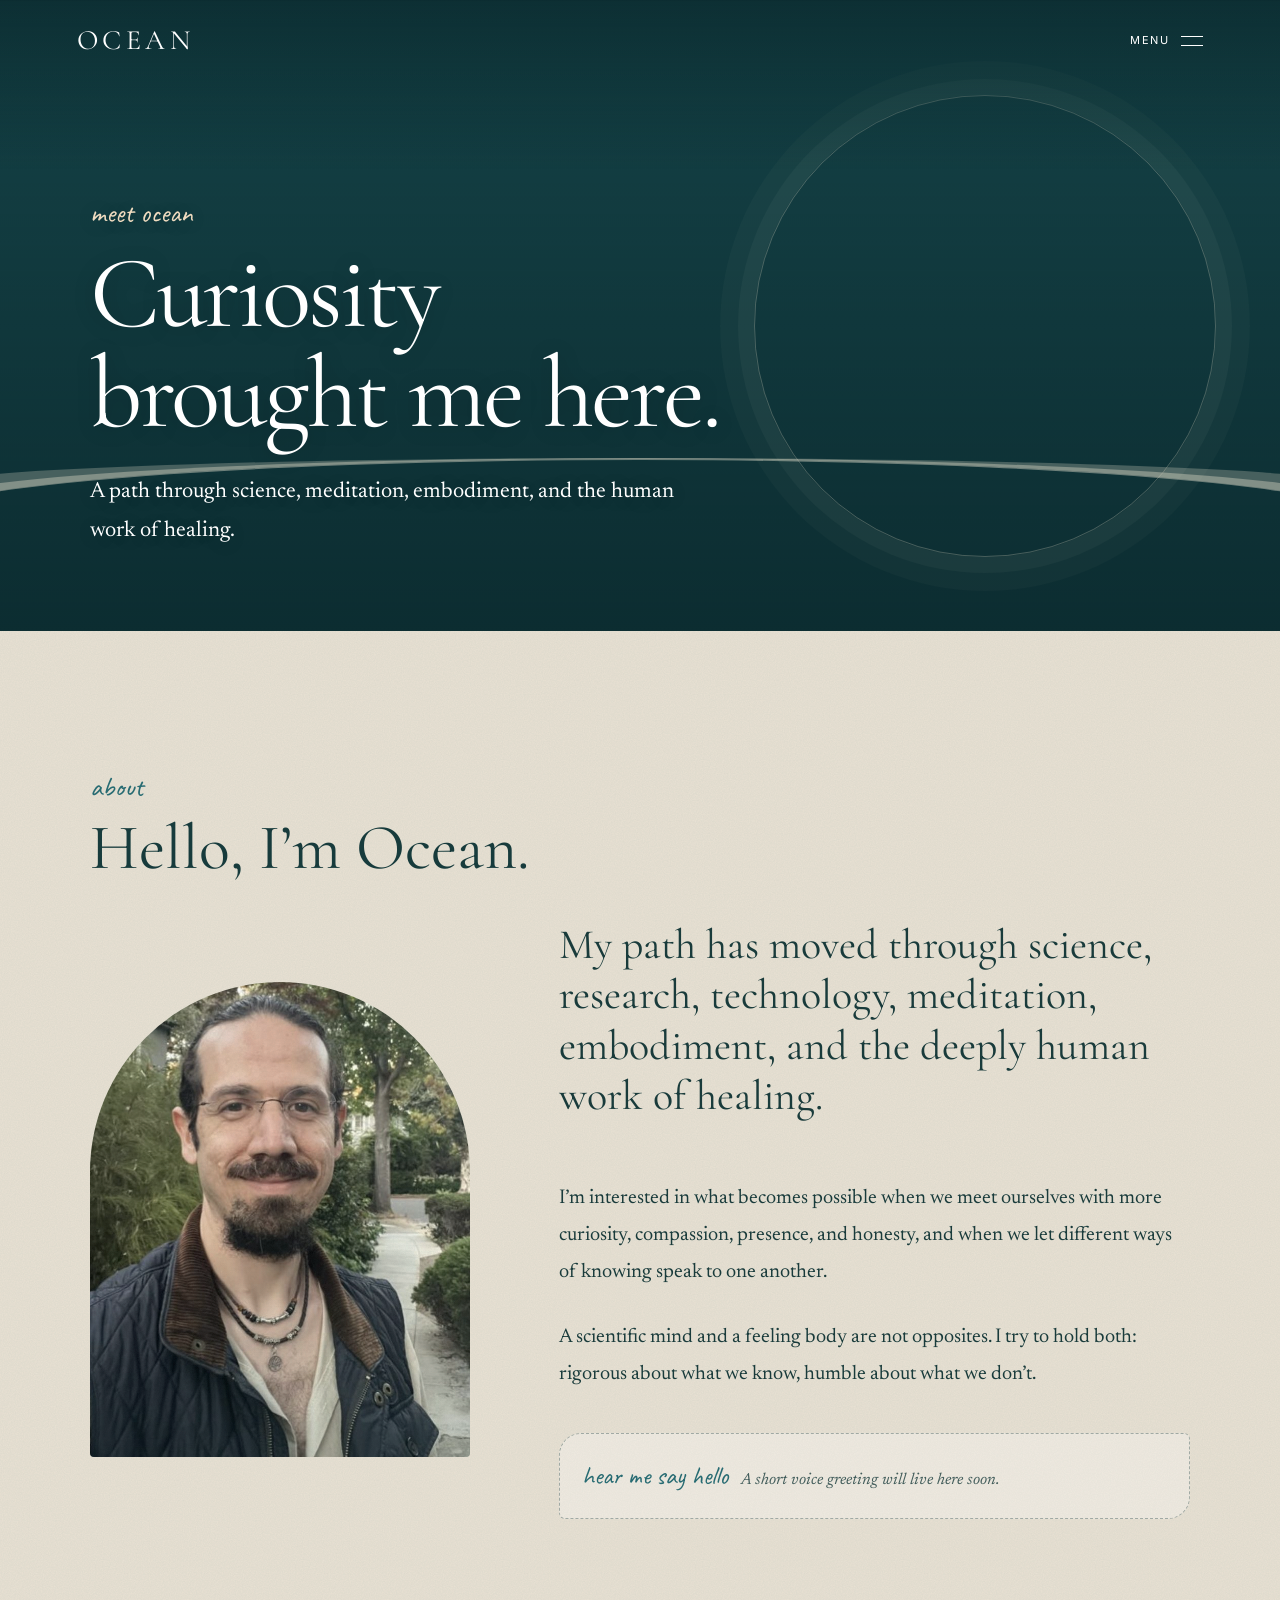
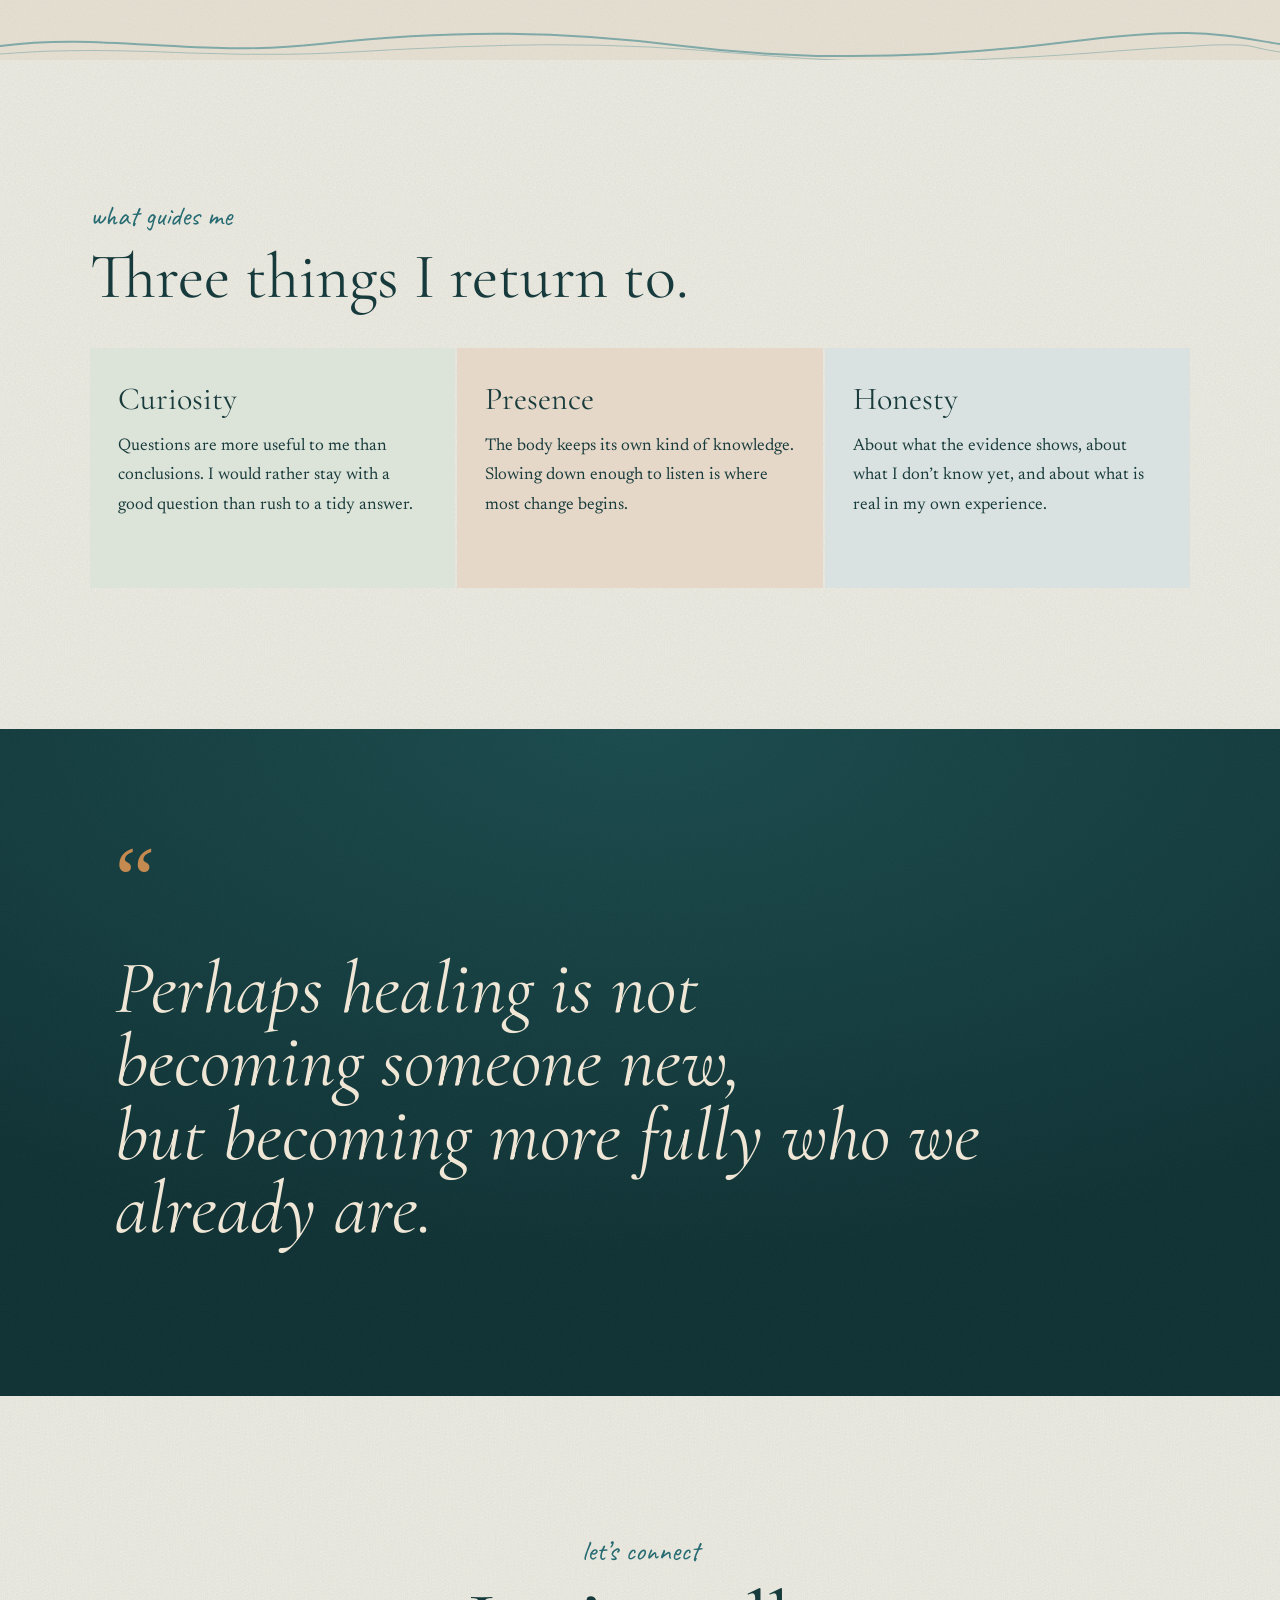
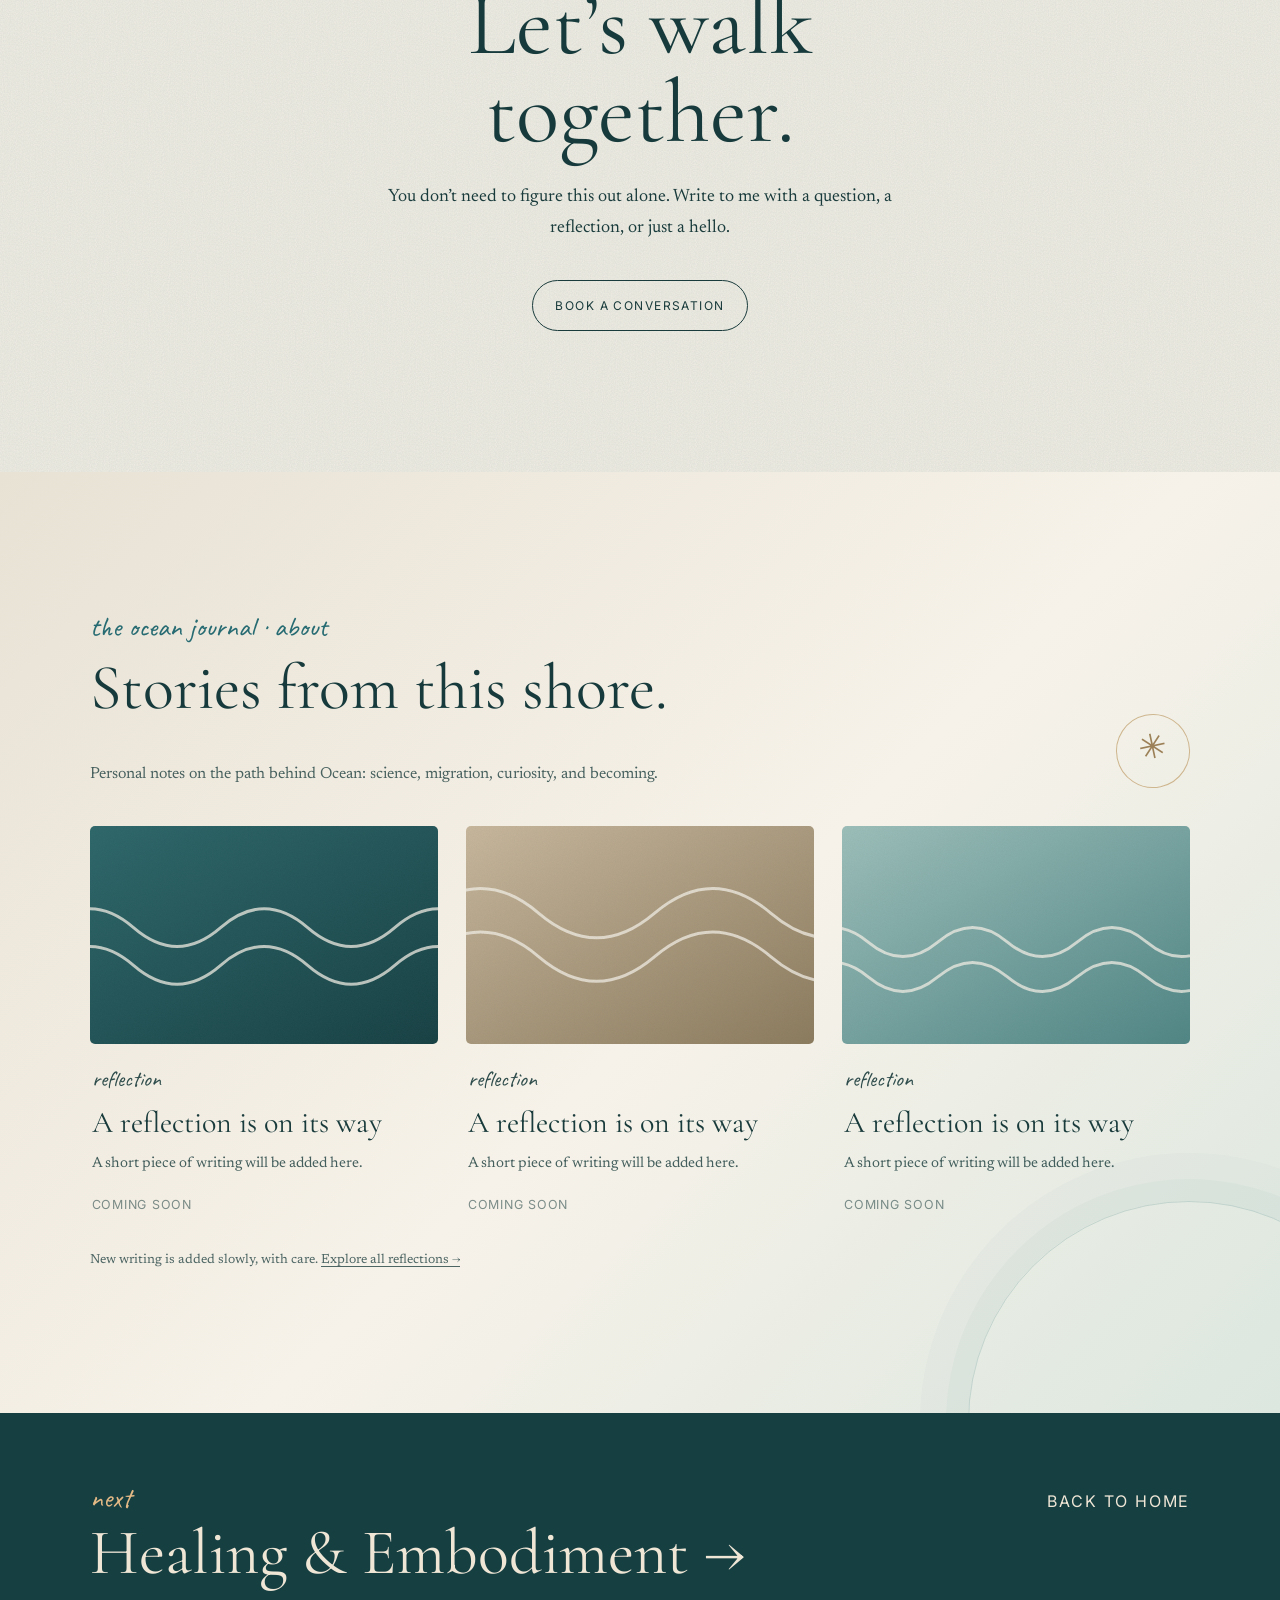
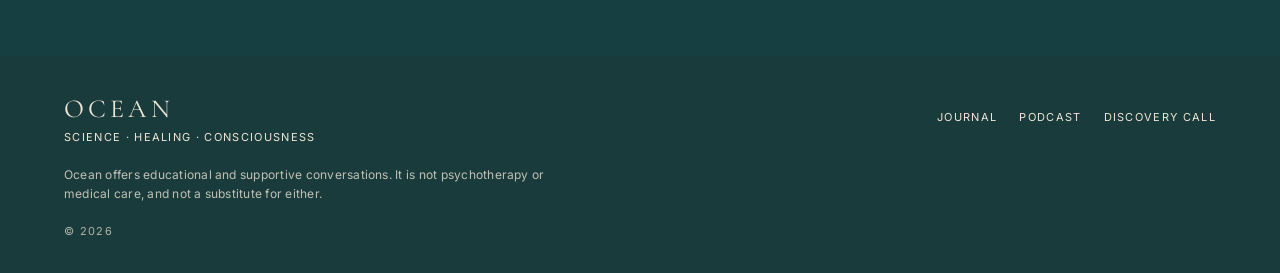
==== commit 7c8f8057: "Add files via upload" ====
--- a/about.html
+++ b/about.html
@@ -7,10 +7,12 @@
   <title>Meet Ocean — Ocean</title>
   <link rel="preconnect" href="https://fonts.googleapis.com">
   <link rel="preconnect" href="https://fonts.gstatic.com" crossorigin>
-  <link href="https://fonts.googleapis.com/css2?family=Cormorant+Garamond:wght@400;500;600&family=Inter:wght@300;400;500&display=swap" rel="stylesheet">
+  <link href="https://fonts.googleapis.com/css2?family=Cormorant+Garamond:wght@400;500;600&family=Inter:wght@300;400;500&family=Newsreader:ital,opsz,wght@0,6..72,400;0,6..72,500;1,6..72,400&family=Caveat:wght@500&display=swap" rel="stylesheet">
   <link rel="stylesheet" href="ocean.css?v=4" />
   <link rel="stylesheet" href="blog.css?v=3" />
   <script src="nav.js" defer></script>
+  <link rel="icon" href="favicon.svg" type="image/svg+xml" />
+  <link rel="stylesheet" href="polish.css?v=1" />
 </head>
 <body>
 <div id="site-header"></div>
@@ -35,6 +37,10 @@
           <p class="lead">My path has moved through science, research, technology, meditation, embodiment, and the deeply human work of healing.</p>
           <p>I’m interested in what becomes possible when we meet ourselves with more curiosity, compassion, presence, and honesty, and when we let different ways of knowing speak to one another.</p>
           <p>A scientific mind and a feeling body are not opposites. I try to hold both: rigorous about what we know, humble about what we don’t.</p>
+          <div class="voice-hello" data-voice-hello>
+            <span class="hand">hear me say hello</span>
+            <p class="voice-soon">A short voice greeting will live here soon.</p>
+          </div>
         </div>
       </div>
     </section>
@@ -66,16 +72,19 @@
         <p class="journal-intro">Personal notes on the path behind Ocean: science, migration, curiosity, and becoming.</p></div>
         <span class="journal-mark" aria-hidden="true">✳</span>
       </div>
-      <div class="journal-grid" data-blog="about"></div>
-      <p class="journal-note">New writing is added slowly, with care. <a href="index.html#writing">Explore all reflections →</a></p>
+      <div class="journal-grid" data-journal="about" data-keep-empty></div>
+      <p class="journal-note">New writing is added slowly, with care. <a href="journal.html">Explore all reflections →</a></p>
     </section>
 
   </main>
   <section class="next-page"><div><p class="eyebrow">NEXT</p><a href="healing.html">Healing &amp; Embodiment →</a></div><a href="index.html" style="font-size:16px;font-family:Inter,sans-serif;letter-spacing:.12em;text-transform:uppercase">Back to home</a></section>
-  <footer>
-    <div>OCEAN</div>
-    <div>Science · Healing · Consciousness</div>
-    <div>© 2026</div>
+  <footer class="site-footer">
+    <div class="foot-brand"><strong>OCEAN</strong><span>Science · Healing · Consciousness</span></div>
+    <nav class="foot-links" aria-label="Footer">
+      <a href="journal.html">Journal</a><a href="podcast.html">Podcast</a><a href="discovery-call.html">Discovery call</a>
+    </nav>
+    <p class="foot-note">Ocean offers educational and supportive conversations. It is not psychotherapy or medical care, and not a substitute for either.</p>
+    <div class="foot-copy">© 2026</div>
   </footer>
   <script>
     (function () {
@@ -92,7 +101,7 @@
       });
     })();
   </script>
-  <script src="posts.js" defer></script>
-  <script src="blog.js" defer></script>
+  <script src="journal.js" defer></script>
+  <script src="polish.js" defer></script>
 </body>
 </html>
--- a/polish.css
+++ b/polish.css
@@ -0,0 +1,221 @@
+/* OCEAN — polish layer. Loaded last on every page; nothing else needs editing to undo it
+   (remove the polish.css link to go back to the previous look). */
+
+[hidden] { display: none !important; }
+html { -webkit-text-size-adjust: 100%; }
+html.nav-locked { overflow: hidden; }
+h1, h2, h3, blockquote { text-wrap: balance; }
+p, li { text-wrap: pretty; }
+img, video { max-width: 100%; }
+
+/* ---------- Page gutters: comfortable on phones, centred on big monitors ---------- */
+:root { --gutter: max(7vw, calc(50vw - 640px)); --nav-gutter: max(5vw, calc(50vw - 700px)); }
+.section, .quote, .next-page, .hero { padding-left: var(--gutter); padding-right: var(--gutter); }
+
+/* ---------- Type scale that survives 360px phones ---------- */
+h1 { font-size: clamp(46px, 10vw, 138px); }
+.page-hero h1 { font-size: clamp(42px, 8vw, 110px); }
+h2 { font-size: clamp(40px, 7vw, 94px); }
+.section h2.md { font-size: clamp(36px, 5vw, 66px); }
+blockquote { font-size: clamp(34px, 6vw, 75px); }
+.prose, .two-col { overflow-wrap: break-word; }
+
+/* ---------- Heights: svh keeps iOS Safari's address bar from clipping the hero ---------- */
+.hero { min-height: 92vh; min-height: 92svh; }
+.page-hero { min-height: 62vh; min-height: 62svh; }
+@media (max-width: 800px) { .hero { min-height: 85vh; min-height: 85svh; } }
+@media (max-width: 600px) {
+  .hero { min-height: 88vh; min-height: 88svh; }
+  .hero.page-hero { min-height: 58vh; min-height: 58svh; }
+  .section { padding-top: 72px; padding-bottom: 72px; }
+  .quote { padding-top: 90px; padding-bottom: 90px; }
+}
+
+/* Home hero uses a local photo (the video's own frame) instead of a hot-linked one */
+.hero.hero-home { --ocean-photo: url("media/hero-home.jpg"); }
+
+/* ---------- Readability on phones: Inter 300 is thin on small screens ---------- */
+@media (max-width: 700px) {
+  body { font-weight: 400; }
+  .eyebrow { font-size: 12px; }
+  .card-number, .post-tag { font-size: 11px; }
+  .prose { font-size: 18px; }
+  .two-col { font-size: 17px; }
+  .pause-note, .note { font-size: 13px; }
+}
+
+/* ---------- Focus that is visible on light AND dark backgrounds ---------- */
+a:focus-visible, button:focus-visible, summary:focus-visible { outline: 2px solid #2f7f86; outline-offset: 4px; }
+.nav a:focus-visible, .nav button:focus-visible, .hero a:focus-visible, .hero button:focus-visible,
+.quote a:focus-visible, .section.deep a:focus-visible, .next-page a:focus-visible,
+.pause-card button:focus-visible, footer a:focus-visible, .m-cta:focus-visible { outline-color: #e5d8c9; }
+.m-cta:focus-visible { outline-color: #2f7f86; }
+
+/* ---------- Tap targets (44px) ---------- */
+.hero-text-link { display: inline-flex; align-items: center; min-height: 44px; }
+.video-toggle { min-height: 44px; }
+.button { min-height: 46px; display: inline-flex; align-items: center; justify-content: center; }
+.text-link, .card-link { padding: 10px 0; }
+summary { cursor: pointer; padding: 12px 0; min-height: 44px; }
+
+/* ---------- Header: fixed, becomes a solid bar on scroll ---------- */
+.nav { position: fixed; padding-left: var(--nav-gutter); padding-right: var(--nav-gutter); transition: padding .3s ease; }
+.nav::before { z-index: -3; transition: opacity .3s; }
+.nav::after { content: ""; position: absolute; inset: 0; z-index: -2; background: rgba(22,63,66,.9); opacity: 0; transition: opacity .3s; pointer-events: none; -webkit-backdrop-filter: blur(10px); backdrop-filter: blur(10px); }
+.nav.is-scrolled { padding-top: 14px; padding-bottom: 14px; }
+.nav.is-scrolled::before { opacity: 0; }
+.nav.is-scrolled::after { opacity: 1; }
+.nav.is-scrolled .brand { font-size: 24px; }
+.nav-toggle { display: none; }
+.site-nav .nav-cta a { padding: 8px 16px; border: 1px solid rgba(255,255,255,.7); border-radius: 100px; }
+.site-nav .nav-cta a:hover { background: rgba(255,255,255,.14); }
+
+/* Laptop widths: all links fit at 1321px+; below that, a menu button */
+@media (max-width: 1320px) {
+  .nav { flex-direction: row; align-items: center; gap: 0; padding: 16px 6vw; }
+  .nav-toggle { display: inline-flex; align-items: center; gap: 12px; min-height: 44px; margin-right: -6px; padding: 0 6px 0 12px; background: none; border: 0; color: inherit; font: inherit; font-size: 11px; letter-spacing: .14em; text-transform: uppercase; cursor: pointer; }
+  .nav-toggle .bars { position: relative; width: 22px; height: 10px; border-top: 1.5px solid currentColor; border-bottom: 1.5px solid currentColor; transition: transform .25s; }
+  .nav.nav-open .bars { border-color: transparent; }
+  .nav.nav-open .bars::before, .nav.nav-open .bars::after { content: ""; position: absolute; left: 0; right: 0; top: 50%; border-top: 1.5px solid currentColor; }
+  .nav.nav-open .bars::before { transform: rotate(45deg); }
+  .nav.nav-open .bars::after { transform: rotate(-45deg); }
+
+  .site-nav { position: fixed; z-index: -1; inset: 0; width: auto; max-width: none; overflow: hidden auto; padding: 96px 8vw 48px; display: flex; flex-direction: column; justify-content: center; background: #163f42; opacity: 0; visibility: hidden; pointer-events: none; transition: opacity .25s ease, visibility .25s; }
+  .nav.nav-open .site-nav { opacity: 1; visibility: visible; pointer-events: auto; }
+  .site-nav > ul { display: flex; flex-direction: column; flex-wrap: nowrap; width: auto; gap: 2px; padding: 0; font-family: "Cormorant Garamond", serif; font-size: clamp(30px, 7vw, 44px); letter-spacing: 0; text-transform: none; white-space: normal; }
+  .site-nav a { padding: 8px 0; min-height: 44px; display: flex; align-items: center; }
+  .site-nav a[aria-current="page"] { border-bottom: 0; font-style: italic; }
+  .site-nav .nav-cta { margin-top: 18px; }
+  .site-nav .nav-cta a { display: inline-flex; font-family: "Inter", sans-serif; font-size: 12px; letter-spacing: .12em; text-transform: uppercase; padding: 14px 24px; }
+}
+
+/* ---------- Floating "Book a call" on phones/tablets ---------- */
+.m-cta { display: none; }
+@media (max-width: 900px) {
+  .m-cta { display: inline-flex; position: fixed; z-index: 9; left: 50%; bottom: max(14px, env(safe-area-inset-bottom)); transform: translate(-50%, 140%); align-items: center; min-height: 46px; padding: 0 24px; border-radius: 100px; background: #e9e1d3; color: #193b3b; font-size: 11px; font-weight: 500; letter-spacing: .12em; text-transform: uppercase; box-shadow: 0 10px 30px rgba(8,35,39,.28); transition: transform .35s ease; }
+  .m-cta.show { transform: translate(-50%, 0); }
+  .site-footer { padding-bottom: 88px; }
+}
+@media (prefers-reduced-motion: reduce) { .m-cta, .nav, .nav::before, .nav::after, .site-nav { transition: none; } }
+
+/* ---------- Home: call-to-action pair ---------- */
+.cta-actions { display: flex; flex-wrap: wrap; justify-content: center; align-items: center; gap: 14px; }
+
+/* ---------- Discovery call: booking frame needs room on phones ---------- */
+.booking iframe { height: 760px !important; min-height: 70svh; }
+@media (max-width: 600px) { .booking iframe { height: 840px !important; border-radius: 8px !important; } }
+
+/* ---------- Footer ---------- */
+.site-footer { display: grid; grid-template-columns: 1fr auto; gap: 18px 40px; align-items: start; padding: 40px var(--nav-gutter) 32px; background: #193b3b; color: #e9e1d3; font-size: 11px; letter-spacing: .12em; text-transform: uppercase; }
+.site-footer > div, .site-footer > nav, .site-footer > p { margin: 0; }
+.foot-brand { display: flex; flex-direction: column; gap: 6px; }
+.foot-brand strong { font: 400 26px/1 "Cormorant Garamond", serif; letter-spacing: .16em; }
+.foot-links { display: flex; flex-wrap: wrap; gap: 4px 22px; justify-content: flex-end; }
+.foot-links a { display: inline-flex; align-items: center; min-height: 44px; border-bottom: 1px solid transparent; }
+.foot-links a:hover { border-bottom-color: currentColor; }
+.foot-note { grid-column: 1 / -1; max-width: 62ch; font-size: 12px; letter-spacing: .02em; text-transform: none; line-height: 1.6; opacity: .78; }
+.foot-copy { grid-column: 1 / -1; opacity: .7; }
+@media (max-width: 700px) { .site-footer { grid-template-columns: 1fr; } .foot-links { justify-content: flex-start; } }
+
+/* ---------- Journal cards: follow the section's colours (light or dark) ---------- */
+.journal-card-content h3 { color: inherit; font-family: "Cormorant Garamond", serif; font-size: clamp(24px, 2.6vw, 30px); line-height: 1.15; }
+.journal-card-content p { color: inherit; opacity: .8; }
+.journal-card-meta { margin: 0 0 8px !important; font-size: 11px !important; letter-spacing: .12em; text-transform: uppercase; opacity: .65 !important; }
+.journal-read-more { color: inherit; opacity: .85; }
+.journal-card-link:hover .journal-read-more { color: inherit; opacity: 1; }
+.journal-image-placeholder { background: linear-gradient(145deg, #2d6669, #163f42); }
+.journal-grid:has(.journal-card:only-child) { grid-template-columns: minmax(0, 480px); }
+@media (max-width: 760px) { .journal-grid { grid-template-columns: 1fr; } }
+@media (min-width: 761px) and (max-width: 1000px) { .journal-grid { grid-template-columns: repeat(2, minmax(0, 1fr)); } }
+
+/* Anchor links land below the fixed header */
+html { scroll-padding-top: 84px; }
+
+/* Journal placeholder (shown until the first reflection for a topic exists) */
+.blog-empty { color: inherit; }
+.blog-empty .empty-mark { display: block; font-size: 28px; color: #9c8057; }
+.blog-empty h3 { color: inherit; }
+
+/* Placeholder cards: same grid and proportions as real reflection cards */
+.journal-card.is-placeholder { cursor: default; }
+.placeholder-art { position: relative; background: linear-gradient(150deg, #2d6669, #163f42); }
+.placeholder-art-1 { background: linear-gradient(150deg, #c9b79c, #8d7a5c); }
+.placeholder-art-2 { background: linear-gradient(150deg, #9ebfba, #4f8584); }
+.placeholder-art svg { position: absolute; inset: 0; width: 100%; height: 100%; fill: none; stroke: rgba(244,239,230,.75); stroke-width: 2; stroke-linecap: round; }
+.is-placeholder .journal-read-more { opacity: .55; }
+.is-placeholder:hover img, .is-placeholder .journal-card-link:hover .journal-card-image { transform: none; }
+.journal-grid:has(.journal-card:only-child) { grid-template-columns: repeat(3, minmax(0, 1fr)); }
+@media (max-width: 760px) { .journal-grid:has(.journal-card:only-child) { grid-template-columns: 1fr; } }
+
+/* =====================================================================
+   SPIRITUAL / INTIMATE PASS — fonts, paper, colour journey, images
+   (delete from here to the end of the file to undo this whole pass)
+   ===================================================================== */
+:root {
+  --serif: "Newsreader", "Cormorant Garamond", Georgia, serif;
+  --hand: "Caveat", "Segoe Script", cursive;
+  --amber: #c58a4f; --amber-deep: #a8692f; --paper: #efe6d6;
+  --grain: url("data:image/svg+xml,%3Csvg xmlns='http://www.w3.org/2000/svg' width='200' height='200'%3E%3Cfilter id='n'%3E%3CfeTurbulence type='fractalNoise' baseFrequency='.85' numOctaves='2' stitchTiles='stitch'/%3E%3CfeColorMatrix values='0 0 0 0 .1 0 0 0 0 .22 0 0 0 0 .22 0 0 0 .09 0'/%3E%3C/filter%3E%3Crect width='100%25' height='100%25' filter='url(%23n)'/%3E%3C/svg%3E");
+}
+
+/* --- Type: a soft reading serif for words, Inter only for small interface text --- */
+body { font-family: var(--serif); font-size: 18px; font-weight: 400; line-height: 1.75; }
+.button, .site-nav, .nav-toggle, .pause-button, .video-toggle, .site-footer, .card-link, .text-link,
+.journal-read-more, .m-cta, .hero-text-link, summary { font-family: "Inter", system-ui, sans-serif; }
+.prose { line-height: 1.85; }
+.pagelinks p, .steps p, .card p { font-size: 17px; }
+.hero-copy { font-weight: 400; }
+blockquote { font-style: italic; }
+.eyebrow { font-family: var(--hand); font-size: clamp(22px, 2.2vw, 28px); letter-spacing: 0; text-transform: lowercase; line-height: 1.1; color: #276b72; margin-bottom: 14px; }
+.hero .eyebrow { color: #f0dcc0; }
+.quote .eyebrow, .section.deep .eyebrow, .next-page .eyebrow { color: #e3b985; }
+.post-tag, .steps .post-tag, .journal-card-meta { font-family: var(--hand) !important; font-size: 22px !important; letter-spacing: 0 !important; text-transform: lowercase !important; opacity: .9 !important; color: #276b72; }
+.card-number { font-family: var(--hand); font-size: 24px; letter-spacing: 0; text-transform: lowercase; }
+/* the arrival practice speaks softly in serif italics; handwriting is kept for margin notes */
+#pause .pause-intro h2, #pause .pause-instruction, #pause .pause-complete { font-family: "Cormorant Garamond", var(--serif); font-style: italic; font-weight: 400; }
+#pause .pause-intro h2 { font-size: clamp(40px, 5vw, 66px); line-height: 1.05; }
+
+/* --- Paper: a faint grain over every flat colour band --- */
+body { background-image: var(--grain); }
+.section:not(.editorial-journal):not(.pause-section) { background-image: var(--grain); }
+
+/* --- Colour journey on the home page: sea-glass → deep water → sand → dawn --- */
+.pause-section { background: var(--grain), linear-gradient(180deg, #d9e6df 0%, #b7d0ca 100%); }
+.pause-note { color: #3d5a58; }
+.quote { background: var(--grain), radial-gradient(120% 110% at 50% 0%, #1a4a4c 0%, #0f3033 72%); color: var(--paper); }
+.quote span { color: var(--amber); }
+.connect { background: var(--grain), linear-gradient(180deg, #e7dcc6 0%, #f1ddc0 100%); }
+.section.deep, .pause-card, .next-page, .site-footer { color: var(--paper); }
+
+/* --- One warm accent: candle-amber on hover, like a light in dark water --- */
+.text-link:hover, .card-link:hover { color: var(--amber-deep); }
+.hero .button:hover, .hero-text-link:hover { background: rgba(197,138,79,.22); border-color: #e3b985; }
+.button.dark:hover { background: rgba(197,138,79,.16); border-color: var(--amber-deep); }
+.site-nav a:hover { color: #f3d9b6; }
+.pagelinks.hand a:hover .card-number { color: #f0dcc0; }
+.foot-links a:hover { border-bottom-color: var(--amber); }
+
+/* --- Hand-inked wave under key sections --- */
+.pause-section, .section.intro { position: relative; }
+.pause-section::after, .section.intro::after {
+  content: ""; position: absolute; left: 0; right: 0; bottom: 0; height: 34px; pointer-events: none; opacity: .55;
+  background: url("data:image/svg+xml,%3Csvg xmlns='http://www.w3.org/2000/svg' viewBox='0 0 1200 34' preserveAspectRatio='none'%3E%3Cpath d='M0 20 C100 6 180 32 300 18 S520 4 640 20 S880 32 1000 16 S1140 8 1200 18' fill='none' stroke='%232f7f86' stroke-width='2' stroke-linecap='round'/%3E%3Cpath d='M0 28 C120 18 200 34 330 26 S560 14 700 28 S930 34 1060 24 S1160 20 1200 26' fill='none' stroke='%232f7f86' stroke-width='1' stroke-linecap='round' opacity='.6'/%3E%3C/svg%3E") center / 100% 100% no-repeat;
+}
+
+/* --- Images: one gentle treatment so stock and personal photos feel like a set --- */
+main img { filter: saturate(.9) sepia(.08) contrast(1.02); }
+.portrait, .journal-card-image { position: relative; }
+.portrait::after { content: ""; position: absolute; inset: 0; border-radius: 190px 190px 4px 4px; pointer-events: none; background: var(--grain), linear-gradient(180deg, rgba(25,59,59,0) 55%, rgba(25,59,59,.22)); }
+.journal-card-image::after { content: ""; position: absolute; inset: 0; pointer-events: none; background: var(--grain); }
+.portrait { margin: 0; }
+
+/* --- Room to breathe --- */
+.section { padding-top: clamp(72px, 11vw, 150px); padding-bottom: clamp(72px, 11vw, 150px); }
+
+/* --- "Right now" note and voice greeting --- */
+.currently { margin-top: 1.8em; padding-top: 1.2em; border-top: 1px dashed rgba(23,59,60,.28); font-size: 18px; font-style: italic; }
+.currently .hand, .voice-hello .hand { font-family: var(--hand); font-style: normal; font-size: 26px; color: #276b72; margin-right: .35em; }
+.voice-hello { margin-top: 2em; padding: 18px 22px; border: 1px dashed rgba(23,59,60,.35); border-radius: 22px 6px 22px 6px; background: rgba(255,255,255,.28); }
+.voice-hello .voice-soon { display: inline; margin: 0; font-size: 16px; font-style: italic; opacity: .8; }
+.voice-hello audio { display: block; margin-top: 10px; width: 100%; max-width: 420px; }
+@media (min-width: 761px) { .about-grid { align-items: center; } }
